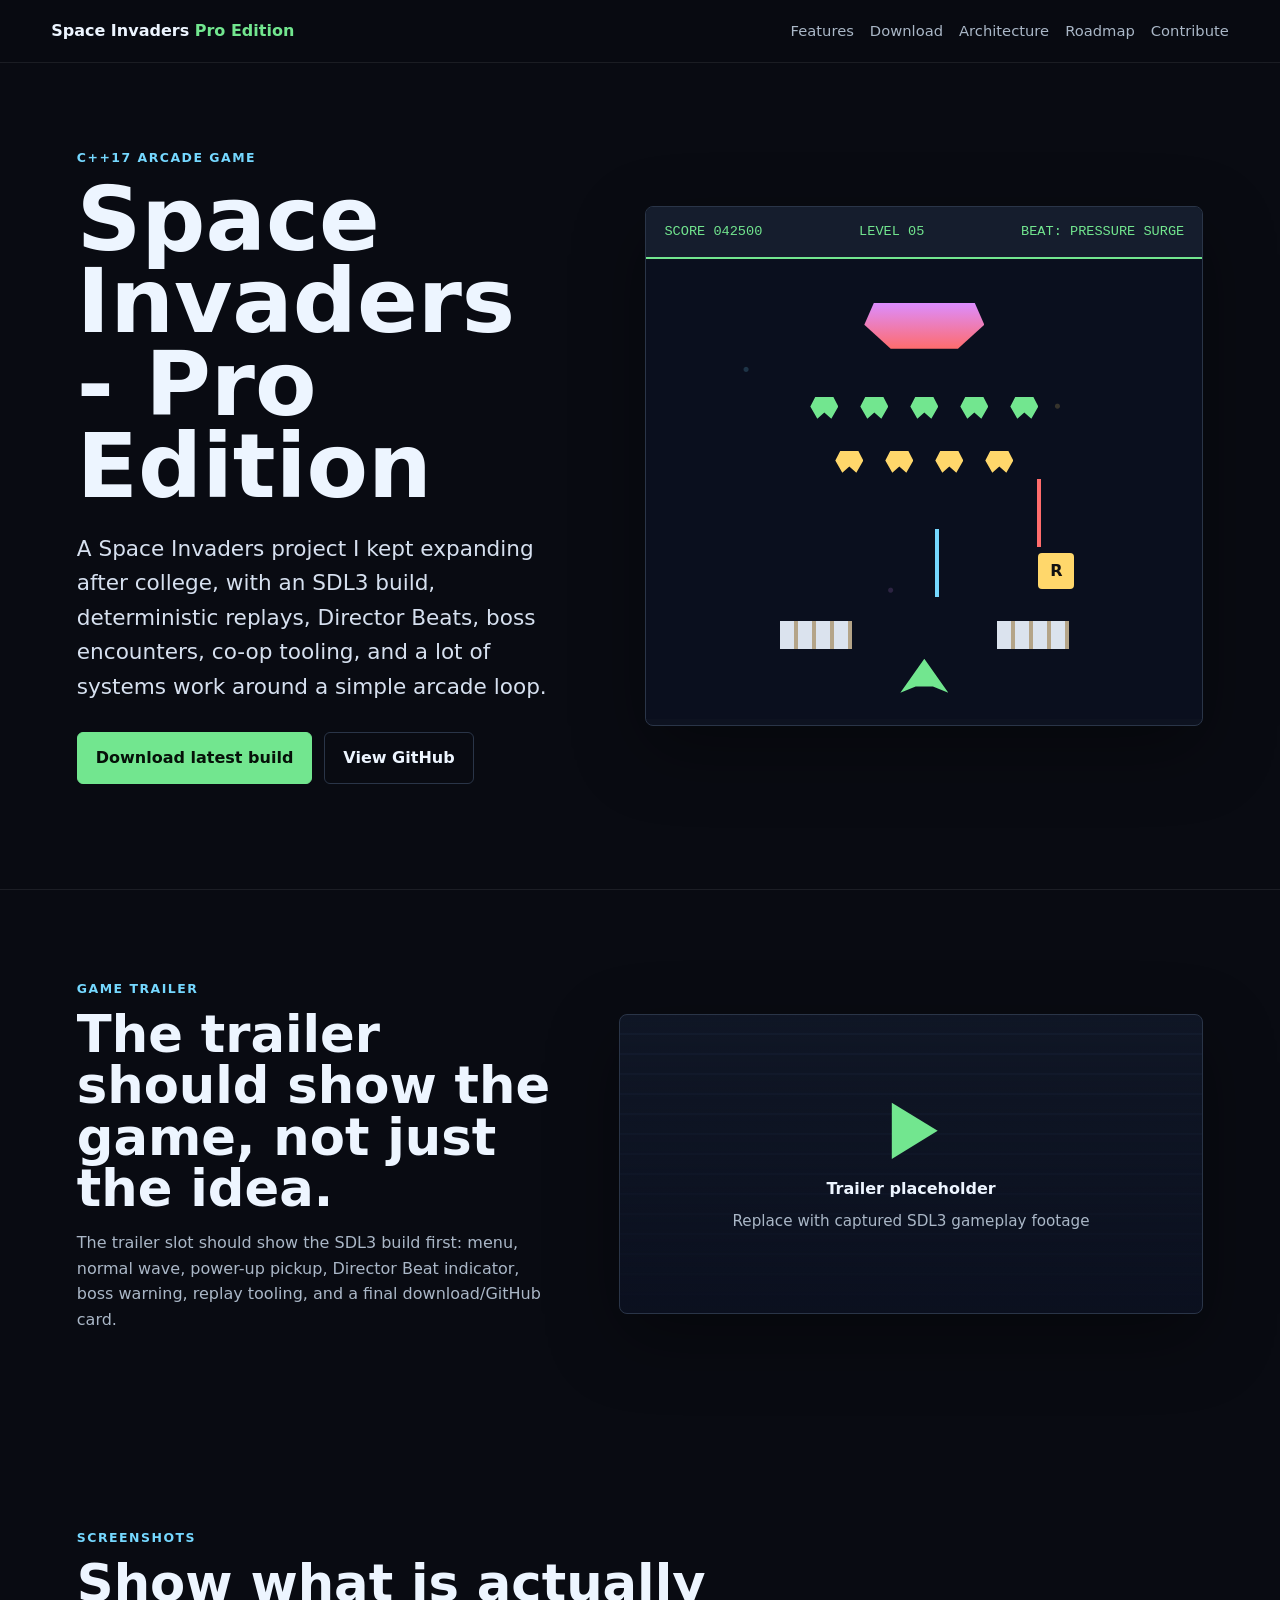
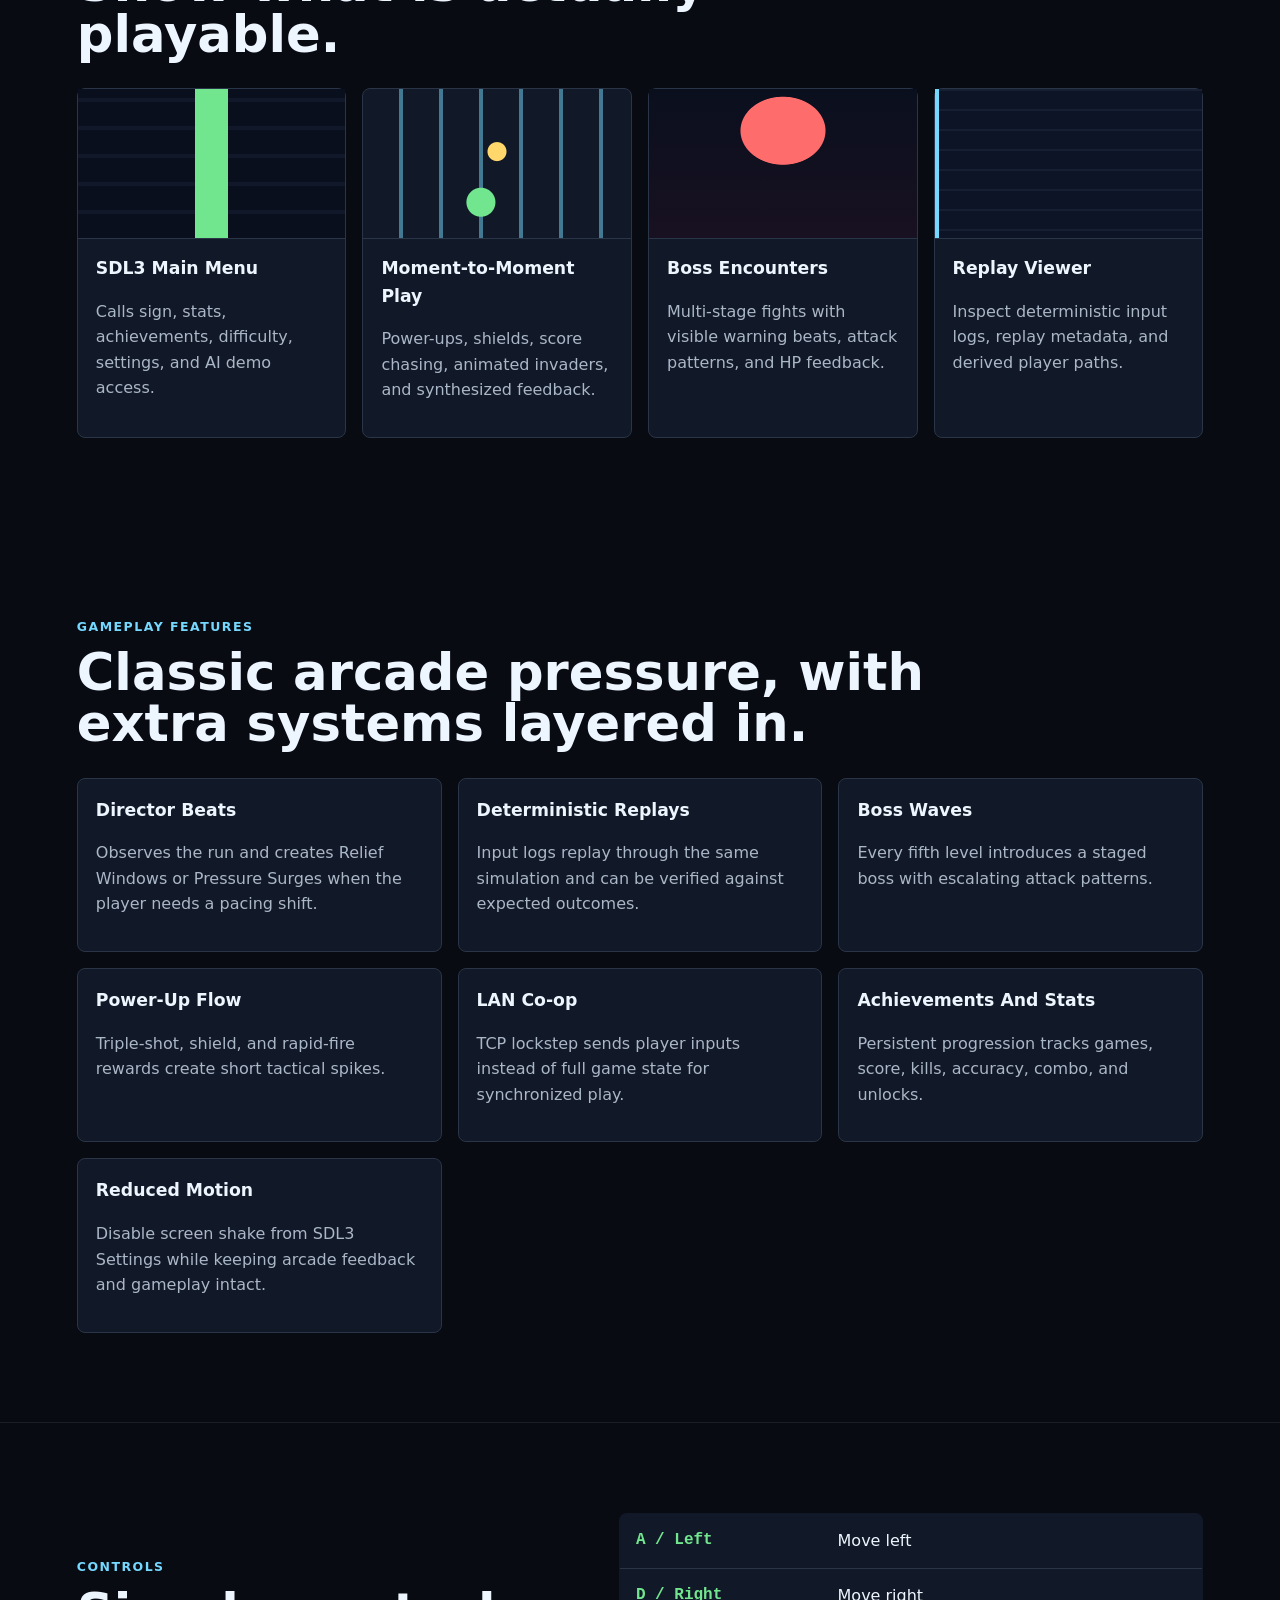
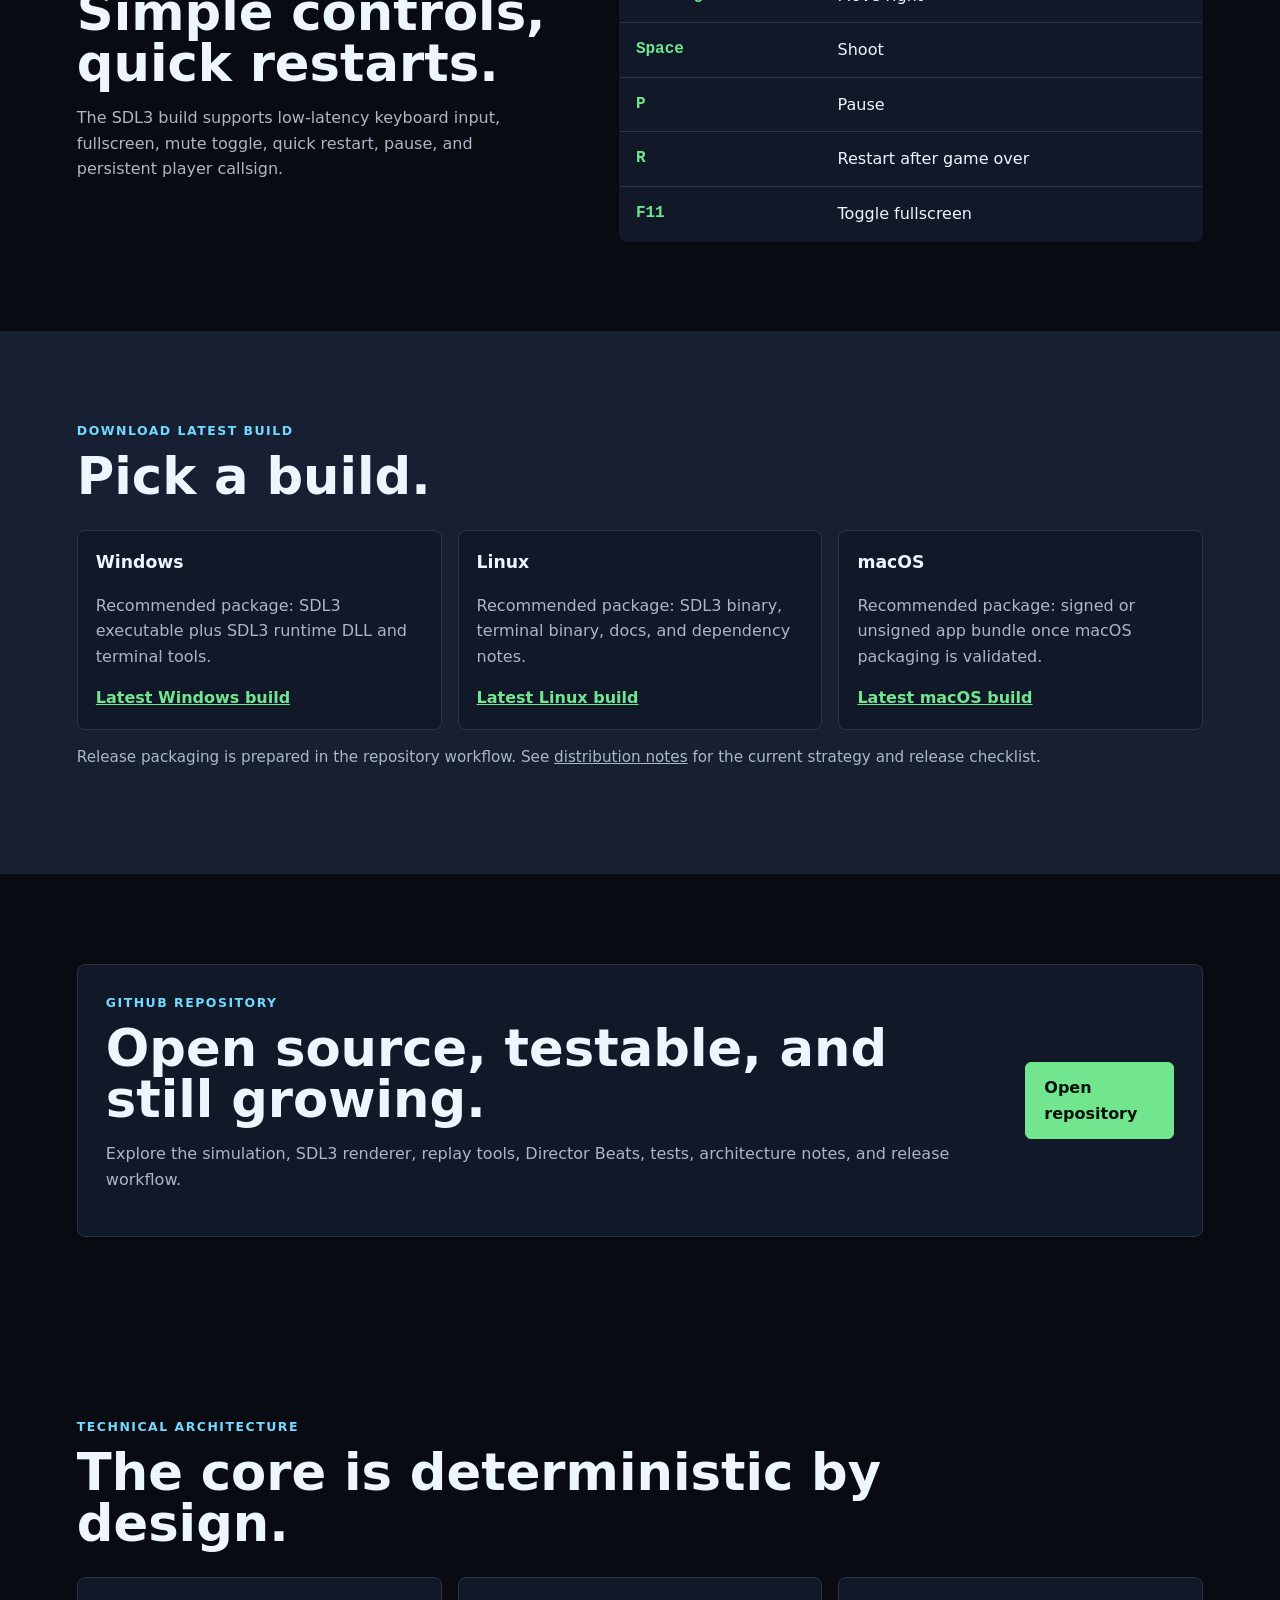
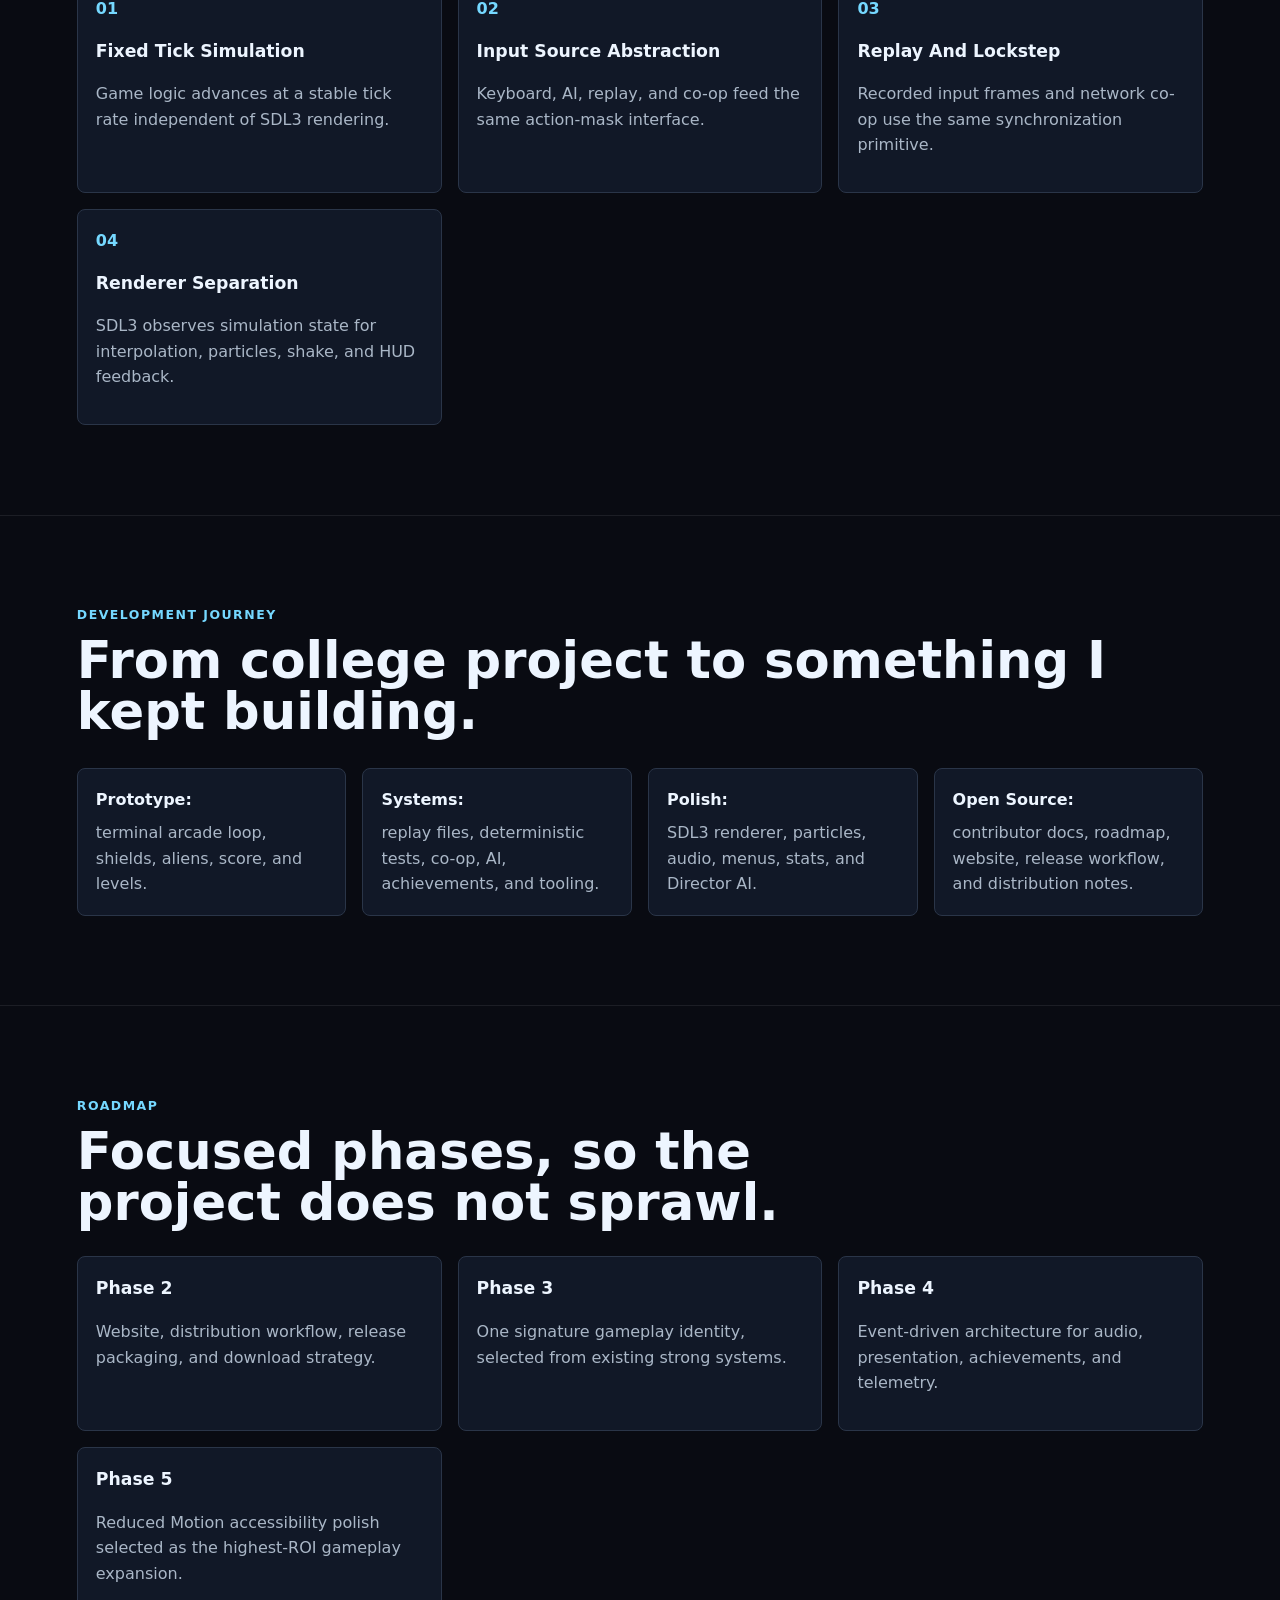
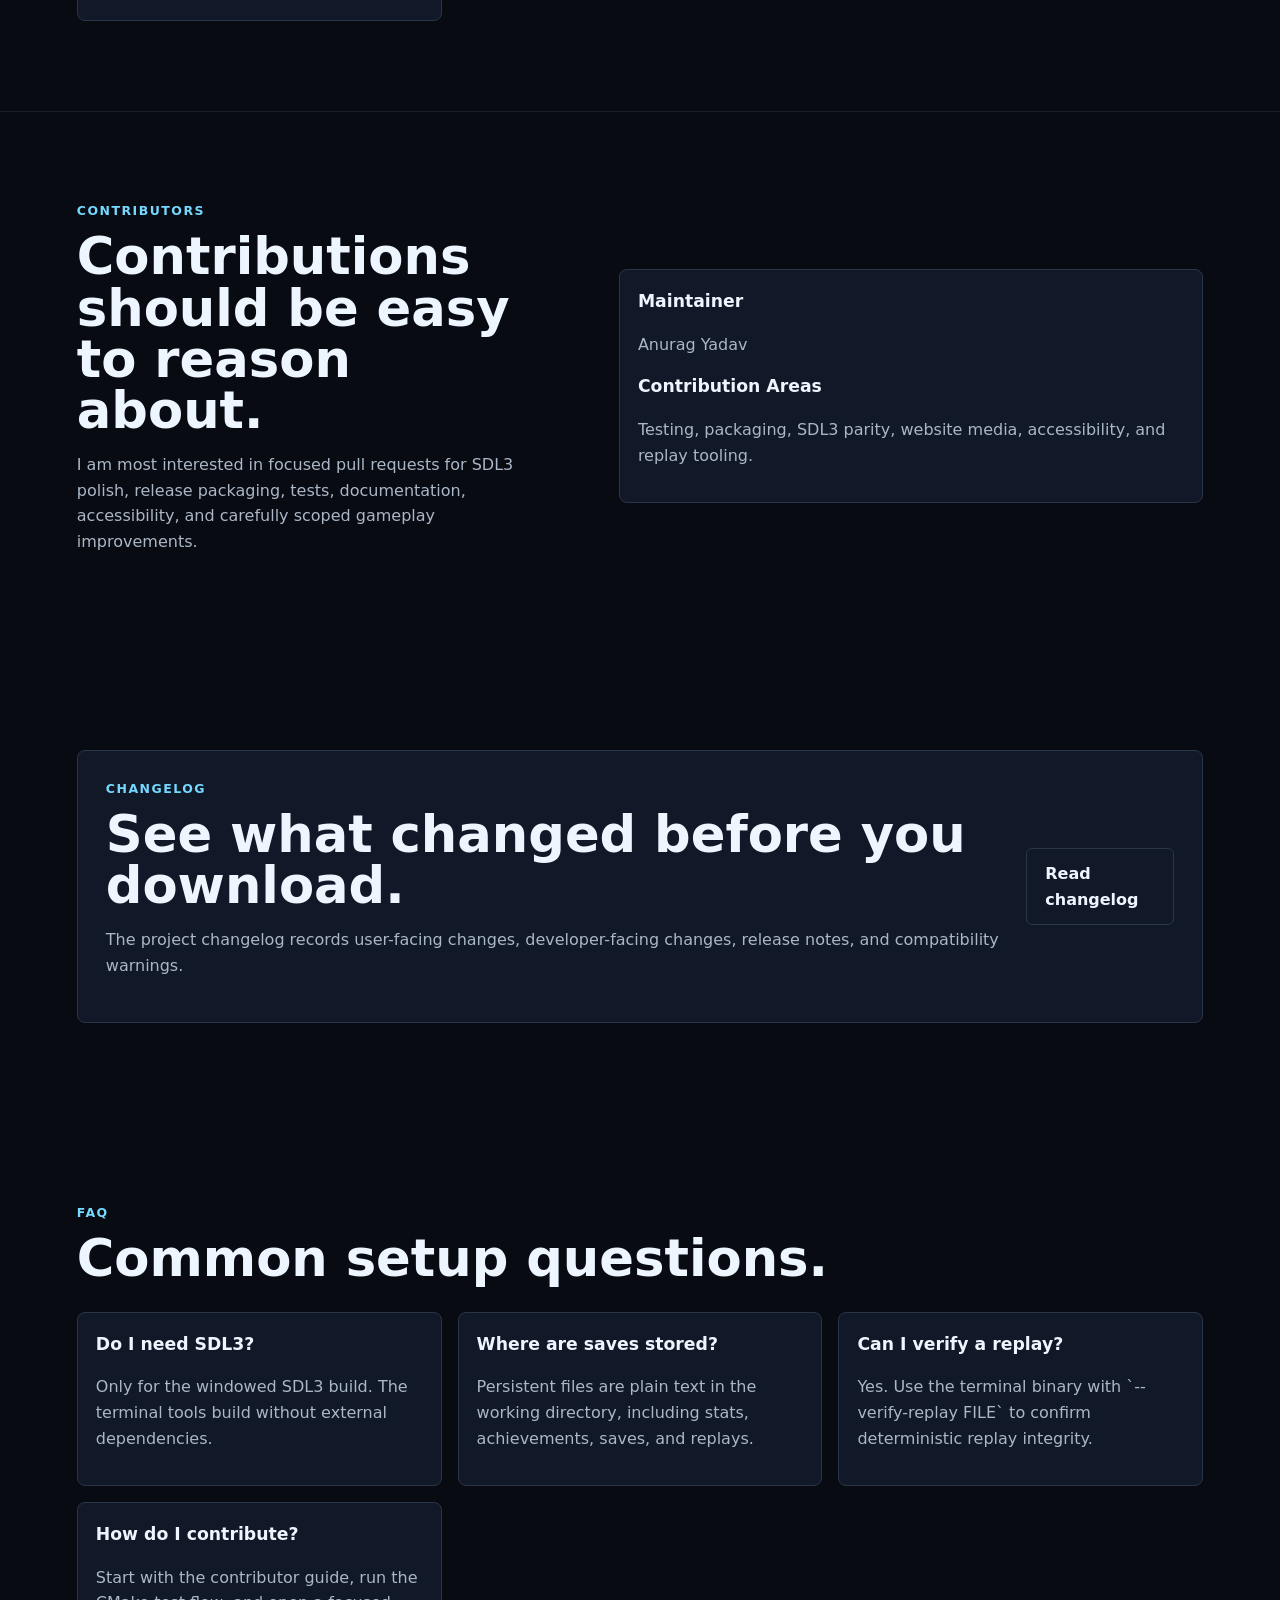
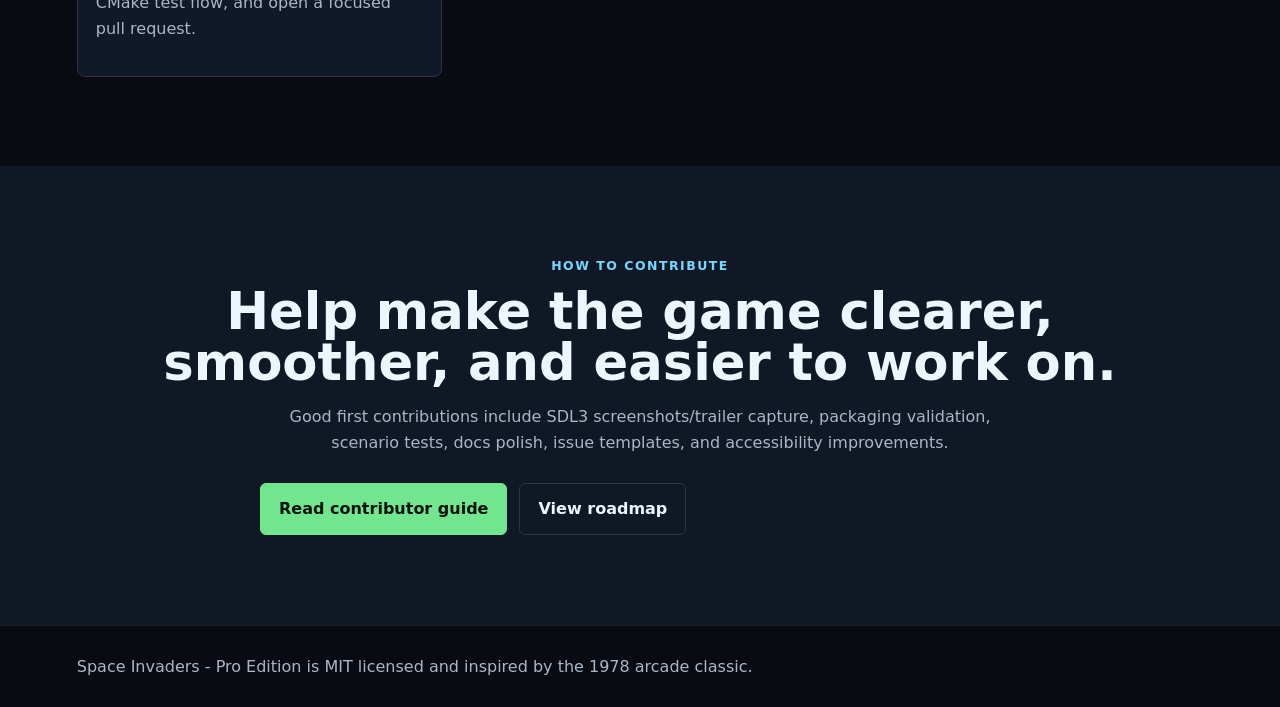
==== website/index.html @ e6c7f787 "Clean up project docs and release prep Rewrite README, architecture, SDL3 build, platform, contribut" ====
<!doctype html>
<html lang="en">
<head>
  <meta charset="utf-8">
  <meta name="viewport" content="width=device-width, initial-scale=1">
  <meta name="description" content="Space Invaders - Pro Edition, a C++17 arcade project with SDL3 rendering, deterministic replays, Director AI, bosses, and co-op tooling.">
  <title>Space Invaders - Pro Edition</title>
  <link rel="stylesheet" href="styles.css">
</head>
<body>
  <header class="site-header">
    <a class="brand" href="#hero">Space Invaders <span>Pro Edition</span></a>
    <nav aria-label="Primary navigation">
      <a href="#features">Features</a>
      <a href="#downloads">Download</a>
      <a href="#architecture">Architecture</a>
      <a href="#roadmap">Roadmap</a>
      <a href="#contribute">Contribute</a>
    </nav>
  </header>

  <main>
    <section class="hero" id="hero">
      <div class="hero-copy">
        <p class="eyebrow">C++17 arcade game</p>
        <h1>Space Invaders - Pro Edition</h1>
        <p class="lead">
          A Space Invaders project I kept expanding after college,
          with an SDL3 build, deterministic replays, Director Beats,
          boss encounters, co-op tooling, and a lot of systems work
          around a simple arcade loop.
        </p>
        <div class="hero-actions">
          <a class="button primary" href="#downloads">Download latest build</a>
          <a class="button secondary" href="https://github.com/anuragya1/si_pro-finalCut">View GitHub</a>
        </div>
      </div>
      <div class="game-visual" aria-label="Stylized gameplay scene">
        <div class="hud">
          <span>SCORE 042500</span>
          <span>LEVEL 05</span>
          <span>BEAT: PRESSURE SURGE</span>
        </div>
        <div class="playfield">
          <div class="boss"></div>
          <div class="aliens row-a"><span></span><span></span><span></span><span></span><span></span></div>
          <div class="aliens row-b"><span></span><span></span><span></span><span></span></div>
          <div class="shot player-shot"></div>
          <div class="shot alien-shot"></div>
          <div class="powerup">R</div>
          <div class="shield shield-a"></div>
          <div class="shield shield-b"></div>
          <div class="player"></div>
        </div>
      </div>
    </section>

    <section class="media-band" id="trailer">
      <div>
        <p class="eyebrow">Game Trailer</p>
        <h2>The trailer should show the game, not just the idea.</h2>
        <p>
          The trailer slot should show the SDL3 build first: menu, normal
          wave, power-up pickup, Director Beat indicator, boss warning,
          replay tooling, and a final download/GitHub card.
        </p>
      </div>
      <div class="trailer-frame">
        <div class="play-icon"></div>
        <p>Trailer placeholder</p>
        <span>Replace with captured SDL3 gameplay footage</span>
      </div>
    </section>

    <section class="section" id="screenshots">
      <div class="section-heading">
        <p class="eyebrow">Screenshots</p>
        <h2>Show what is actually playable.</h2>
      </div>
      <div class="screenshot-grid">
        <article class="shot-card">
          <div class="mini-scene menu-scene"></div>
          <h3>SDL3 Main Menu</h3>
          <p>Calls sign, stats, achievements, difficulty, settings, and AI demo access.</p>
        </article>
        <article class="shot-card">
          <div class="mini-scene gameplay-scene"></div>
          <h3>Moment-to-Moment Play</h3>
          <p>Power-ups, shields, score chasing, animated invaders, and synthesized feedback.</p>
        </article>
        <article class="shot-card">
          <div class="mini-scene boss-scene"></div>
          <h3>Boss Encounters</h3>
          <p>Multi-stage fights with visible warning beats, attack patterns, and HP feedback.</p>
        </article>
        <article class="shot-card">
          <div class="mini-scene replay-scene"></div>
          <h3>Replay Viewer</h3>
          <p>Inspect deterministic input logs, replay metadata, and derived player paths.</p>
        </article>
      </div>
    </section>

    <section class="section compact" id="features">
      <div class="section-heading">
        <p class="eyebrow">Gameplay Features</p>
        <h2>Classic arcade pressure, with extra systems layered in.</h2>
      </div>
      <div class="feature-grid">
        <article>
          <h3>Director Beats</h3>
          <p>Observes the run and creates Relief Windows or Pressure Surges when the player needs a pacing shift.</p>
        </article>
        <article>
          <h3>Deterministic Replays</h3>
          <p>Input logs replay through the same simulation and can be verified against expected outcomes.</p>
        </article>
        <article>
          <h3>Boss Waves</h3>
          <p>Every fifth level introduces a staged boss with escalating attack patterns.</p>
        </article>
        <article>
          <h3>Power-Up Flow</h3>
          <p>Triple-shot, shield, and rapid-fire rewards create short tactical spikes.</p>
        </article>
        <article>
          <h3>LAN Co-op</h3>
          <p>TCP lockstep sends player inputs instead of full game state for synchronized play.</p>
        </article>
        <article>
          <h3>Achievements And Stats</h3>
          <p>Persistent progression tracks games, score, kills, accuracy, combo, and unlocks.</p>
        </article>
        <article>
          <h3>Reduced Motion</h3>
          <p>Disable screen shake from SDL3 Settings while keeping arcade feedback and gameplay intact.</p>
        </article>
      </div>
    </section>

    <section class="split-section" id="controls">
      <div>
        <p class="eyebrow">Controls</p>
        <h2>Simple controls, quick restarts.</h2>
        <p>
          The SDL3 build supports low-latency keyboard input, fullscreen,
          mute toggle, quick restart, pause, and persistent player callsign.
        </p>
      </div>
      <table class="controls-table">
        <tbody>
          <tr><th>A / Left</th><td>Move left</td></tr>
          <tr><th>D / Right</th><td>Move right</td></tr>
          <tr><th>Space</th><td>Shoot</td></tr>
          <tr><th>P</th><td>Pause</td></tr>
          <tr><th>R</th><td>Restart after game over</td></tr>
          <tr><th>F11</th><td>Toggle fullscreen</td></tr>
        </tbody>
      </table>
    </section>

    <section class="download-section" id="downloads">
      <div class="section-heading">
        <p class="eyebrow">Download Latest Build</p>
        <h2>Pick a build.</h2>
      </div>
      <div class="download-grid">
        <article>
          <h3>Windows</h3>
          <p>Recommended package: SDL3 executable plus SDL3 runtime DLL and terminal tools.</p>
          <a href="https://github.com/anuragya1/si_pro-finalCut/releases/latest">Latest Windows build</a>
        </article>
        <article>
          <h3>Linux</h3>
          <p>Recommended package: SDL3 binary, terminal binary, docs, and dependency notes.</p>
          <a href="https://github.com/anuragya1/si_pro-finalCut/releases/latest">Latest Linux build</a>
        </article>
        <article>
          <h3>macOS</h3>
          <p>Recommended package: signed or unsigned app bundle once macOS packaging is validated.</p>
          <a href="https://github.com/anuragya1/si_pro-finalCut/releases/latest">Latest macOS build</a>
        </article>
      </div>
      <p class="note">
        Release packaging is prepared in the repository workflow. See
        <a href="../docs/DISTRIBUTION.md">distribution notes</a> for the
        current strategy and release checklist.
      </p>
    </section>

    <section class="section" id="github">
      <div class="github-panel">
        <div>
          <p class="eyebrow">GitHub Repository</p>
          <h2>Open source, testable, and still growing.</h2>
          <p>
            Explore the simulation, SDL3 renderer, replay tools, Director
          Beats, tests, architecture notes, and release workflow.
          </p>
        </div>
        <a class="button primary" href="https://github.com/anuragya1/si_pro-finalCut">Open repository</a>
      </div>
    </section>

    <section class="section compact" id="architecture">
      <div class="section-heading">
        <p class="eyebrow">Technical Architecture</p>
        <h2>The core is deterministic by design.</h2>
      </div>
      <div class="architecture-grid">
        <article>
          <span>01</span>
          <h3>Fixed Tick Simulation</h3>
          <p>Game logic advances at a stable tick rate independent of SDL3 rendering.</p>
        </article>
        <article>
          <span>02</span>
          <h3>Input Source Abstraction</h3>
          <p>Keyboard, AI, replay, and co-op feed the same action-mask interface.</p>
        </article>
        <article>
          <span>03</span>
          <h3>Replay And Lockstep</h3>
          <p>Recorded input frames and network co-op use the same synchronization primitive.</p>
        </article>
        <article>
          <span>04</span>
          <h3>Renderer Separation</h3>
          <p>SDL3 observes simulation state for interpolation, particles, shake, and HUD feedback.</p>
        </article>
      </div>
    </section>

    <section class="timeline" id="journey">
      <p class="eyebrow">Development Journey</p>
        <h2>From college project to something I kept building.</h2>
      <ol>
        <li><strong>Prototype:</strong> terminal arcade loop, shields, aliens, score, and levels.</li>
        <li><strong>Systems:</strong> replay files, deterministic tests, co-op, AI, achievements, and tooling.</li>
        <li><strong>Polish:</strong> SDL3 renderer, particles, audio, menus, stats, and Director AI.</li>
        <li><strong>Open Source:</strong> contributor docs, roadmap, website, release workflow, and distribution notes.</li>
      </ol>
    </section>

    <section class="section compact" id="roadmap">
      <div class="section-heading">
        <p class="eyebrow">Roadmap</p>
        <h2>Focused phases, so the project does not sprawl.</h2>
      </div>
      <div class="roadmap-grid">
        <article><h3>Phase 2</h3><p>Website, distribution workflow, release packaging, and download strategy.</p></article>
        <article><h3>Phase 3</h3><p>One signature gameplay identity, selected from existing strong systems.</p></article>
        <article><h3>Phase 4</h3><p>Event-driven architecture for audio, presentation, achievements, and telemetry.</p></article>
        <article><h3>Phase 5</h3><p>Reduced Motion accessibility polish selected as the highest-ROI gameplay expansion.</p></article>
      </div>
    </section>

    <section class="split-section" id="contributors">
      <div>
        <p class="eyebrow">Contributors</p>
        <h2>Contributions should be easy to reason about.</h2>
        <p>
          I am most interested in focused pull requests for SDL3 polish,
          release packaging, tests, documentation, accessibility, and
          carefully scoped gameplay improvements.
        </p>
      </div>
      <div class="contributor-card">
        <h3>Maintainer</h3>
        <p>Anurag Yadav</p>
        <h3>Contribution Areas</h3>
        <p>Testing, packaging, SDL3 parity, website media, accessibility, and replay tooling.</p>
      </div>
    </section>

    <section class="section" id="changelog">
      <div class="github-panel">
        <div>
          <p class="eyebrow">Changelog</p>
          <h2>See what changed before you download.</h2>
          <p>
            The project changelog records user-facing changes,
            developer-facing changes, release notes, and compatibility
            warnings.
          </p>
        </div>
        <a class="button secondary" href="../CHANGELOG.md">Read changelog</a>
      </div>
    </section>

    <section class="section compact" id="faq">
      <div class="section-heading">
        <p class="eyebrow">FAQ</p>
        <h2>Common setup questions.</h2>
      </div>
      <div class="faq-grid">
        <article>
          <h3>Do I need SDL3?</h3>
          <p>Only for the windowed SDL3 build. The terminal tools build without external dependencies.</p>
        </article>
        <article>
          <h3>Where are saves stored?</h3>
          <p>Persistent files are plain text in the working directory, including stats, achievements, saves, and replays.</p>
        </article>
        <article>
          <h3>Can I verify a replay?</h3>
          <p>Yes. Use the terminal binary with `--verify-replay FILE` to confirm deterministic replay integrity.</p>
        </article>
        <article>
          <h3>How do I contribute?</h3>
          <p>Start with the contributor guide, run the CMake test flow, and open a focused pull request.</p>
        </article>
      </div>
    </section>

    <section class="contribute-section" id="contribute">
      <p class="eyebrow">How To Contribute</p>
      <h2>Help make the game clearer, smoother, and easier to work on.</h2>
      <p>
        Good first contributions include SDL3 screenshots/trailer capture,
        packaging validation, scenario tests, docs polish, issue templates,
        and accessibility improvements.
      </p>
      <div class="hero-actions">
        <a class="button primary" href="../CONTRIBUTING.md">Read contributor guide</a>
        <a class="button secondary" href="../ROADMAP.md">View roadmap</a>
      </div>
    </section>
  </main>

  <footer class="site-footer">
    <p>Space Invaders - Pro Edition is MIT licensed and inspired by the 1978 arcade classic.</p>
  </footer>
</body>
</html>
---- website/styles.css ----
:root {
  color-scheme: dark;
  --bg: #090b12;
  --panel: #111827;
  --panel-2: #172033;
  --text: #edf5ff;
  --muted: #aab7c7;
  --line: #2a3548;
  --green: #72e68f;
  --cyan: #75d8ff;
  --yellow: #ffd76b;
  --red: #ff6c6c;
  --magenta: #dc8dff;
  --shadow: 0 24px 70px rgba(0, 0, 0, 0.35);
}

* {
  box-sizing: border-box;
}

html {
  scroll-behavior: smooth;
}

body {
  margin: 0;
  background: var(--bg);
  color: var(--text);
  font-family: Inter, ui-sans-serif, system-ui, -apple-system, BlinkMacSystemFont, "Segoe UI", sans-serif;
  line-height: 1.6;
}

a {
  color: inherit;
}

.site-header {
  position: sticky;
  top: 0;
  z-index: 20;
  display: flex;
  align-items: center;
  justify-content: space-between;
  gap: 24px;
  padding: 18px clamp(20px, 4vw, 64px);
  background: rgba(9, 11, 18, 0.88);
  border-bottom: 1px solid rgba(255, 255, 255, 0.08);
  backdrop-filter: blur(16px);
}

.brand {
  text-decoration: none;
  font-weight: 800;
  letter-spacing: 0;
}

.brand span {
  color: var(--green);
}

nav {
  display: flex;
  flex-wrap: wrap;
  gap: 16px;
  color: var(--muted);
  font-size: 0.92rem;
}

nav a {
  text-decoration: none;
}

nav a:hover {
  color: var(--text);
}

.hero {
  display: grid;
  grid-template-columns: minmax(0, 0.95fr) minmax(360px, 1.05fr);
  gap: clamp(28px, 5vw, 72px);
  min-height: calc(100vh - 74px);
  align-items: center;
  padding: clamp(40px, 6vw, 90px) clamp(20px, 6vw, 84px) clamp(56px, 8vw, 96px);
}

.hero-copy {
  max-width: 700px;
  width: 100%;
}

.eyebrow {
  margin: 0 0 10px;
  color: var(--cyan);
  font-size: 0.78rem;
  font-weight: 800;
  letter-spacing: 0.12em;
  text-transform: uppercase;
}

h1,
h2,
h3,
p {
  letter-spacing: 0;
}

h1 {
  max-width: 820px;
  margin: 0;
  font-size: clamp(3rem, 7vw, 6.8rem);
  line-height: 0.92;
}

h2 {
  margin: 0;
  font-size: clamp(2rem, 4vw, 4rem);
  line-height: 1;
}

h3 {
  margin: 0 0 8px;
  font-size: 1.08rem;
}

p {
  color: var(--muted);
}

.lead {
  max-width: 620px;
  margin: 24px 0 0;
  font-size: clamp(1.08rem, 1.7vw, 1.35rem);
  color: #d6e0ef;
}

.hero-actions {
  display: flex;
  flex-wrap: wrap;
  gap: 12px;
  margin-top: 28px;
}

.button {
  display: inline-flex;
  min-height: 46px;
  align-items: center;
  justify-content: center;
  padding: 12px 18px;
  border: 1px solid var(--line);
  border-radius: 6px;
  text-decoration: none;
  font-weight: 800;
  transition: transform 0.18s ease, background-color 0.18s ease;
}

.button:hover {
  transform: translateY(-1px);
}

.button.primary {
  background: var(--green);
  color: #061109;
  border-color: var(--green);
}

.button.secondary {
  background: transparent;
  color: var(--text);
}

.game-visual {
  min-height: 520px;
  overflow: hidden;
  border: 1px solid var(--line);
  border-radius: 8px;
  background: #0d1220;
  box-shadow: var(--shadow);
  width: 100%;
  max-width: 100%;
}

.hud {
  display: flex;
  justify-content: space-between;
  gap: 16px;
  flex-wrap: wrap;
  padding: 14px 18px;
  color: var(--green);
  background: #151d2d;
  border-bottom: 2px solid var(--green);
  font-family: "Cascadia Mono", "Consolas", monospace;
  font-size: 0.85rem;
}

.playfield {
  position: relative;
  min-height: 460px;
  background:
    radial-gradient(circle at 18% 24%, rgba(117, 216, 255, 0.18) 0 2px, transparent 3px),
    radial-gradient(circle at 74% 32%, rgba(255, 215, 107, 0.18) 0 2px, transparent 3px),
    radial-gradient(circle at 44% 72%, rgba(220, 141, 255, 0.16) 0 2px, transparent 3px),
    #0a0f1e;
}

.boss {
  position: absolute;
  top: 44px;
  left: 50%;
  width: 120px;
  height: 46px;
  transform: translateX(-50%);
  background: linear-gradient(180deg, var(--magenta), var(--red));
  clip-path: polygon(8% 0, 92% 0, 100% 48%, 78% 100%, 22% 100%, 0 48%);
}

.aliens {
  position: absolute;
  display: flex;
  gap: 22px;
  left: 50%;
  transform: translateX(-50%);
}

.aliens span {
  width: 28px;
  height: 22px;
  background: var(--green);
  clip-path: polygon(18% 0, 82% 0, 100% 44%, 75% 100%, 50% 72%, 25% 100%, 0 44%);
}

.row-a {
  top: 138px;
}

.row-b {
  top: 192px;
}

.row-b span {
  background: var(--yellow);
}

.shot {
  position: absolute;
  width: 4px;
  height: 68px;
}

.player-shot {
  left: 52%;
  bottom: 122px;
  background: var(--cyan);
}

.alien-shot {
  right: 29%;
  top: 220px;
  background: var(--red);
}

.powerup {
  position: absolute;
  right: 23%;
  bottom: 130px;
  width: 36px;
  height: 36px;
  display: grid;
  place-items: center;
  color: #111;
  background: var(--yellow);
  border-radius: 4px;
  font-weight: 900;
}

.shield {
  position: absolute;
  bottom: 70px;
  width: 72px;
  height: 28px;
  background: repeating-linear-gradient(90deg, #dbe3ee 0 14px, #b4a488 14px 18px);
}

.shield-a {
  left: 24%;
}

.shield-b {
  right: 24%;
}

.player {
  position: absolute;
  left: 50%;
  bottom: 26px;
  width: 48px;
  height: 34px;
  transform: translateX(-50%);
  background: var(--green);
  clip-path: polygon(50% 0, 100% 100%, 68% 82%, 32% 82%, 0 100%);
}

.section,
.media-band,
.split-section,
.download-section,
.timeline,
.contribute-section {
  padding: clamp(56px, 7vw, 96px) clamp(20px, 6vw, 84px);
}

.media-band,
.split-section {
  display: grid;
  grid-template-columns: minmax(0, 0.9fr) minmax(320px, 1.1fr);
  gap: clamp(28px, 5vw, 64px);
  align-items: center;
  border-top: 1px solid rgba(255, 255, 255, 0.08);
}

.trailer-frame {
  min-height: 300px;
  display: grid;
  place-items: center;
  align-content: center;
  gap: 8px;
  border: 1px solid var(--line);
  border-radius: 8px;
  background:
    linear-gradient(rgba(10, 15, 30, 0.2), rgba(10, 15, 30, 0.9)),
    repeating-linear-gradient(0deg, #111827 0 18px, #151e31 18px 20px);
  box-shadow: var(--shadow);
}

.play-icon {
  width: 74px;
  height: 74px;
  background: var(--green);
  clip-path: polygon(24% 12%, 24% 88%, 86% 50%);
}

.trailer-frame p {
  margin: 0;
  color: var(--text);
  font-weight: 900;
}

.trailer-frame span,
.note {
  color: var(--muted);
  font-size: 0.95rem;
}

.section-heading {
  max-width: 850px;
  margin-bottom: 28px;
}

.screenshot-grid,
.feature-grid,
.download-grid,
.architecture-grid,
.roadmap-grid,
.faq-grid {
  display: grid;
  gap: 16px;
}

.screenshot-grid {
  grid-template-columns: repeat(4, minmax(0, 1fr));
}

.feature-grid,
.architecture-grid,
.roadmap-grid,
.faq-grid {
  grid-template-columns: repeat(3, minmax(0, 1fr));
}

.download-grid {
  grid-template-columns: repeat(3, minmax(0, 1fr));
}

.shot-card,
.feature-grid article,
.download-grid article,
.architecture-grid article,
.roadmap-grid article,
.faq-grid article,
.contributor-card,
.github-panel {
  border: 1px solid var(--line);
  border-radius: 8px;
  background: var(--panel);
}

.shot-card,
.feature-grid article,
.download-grid article,
.architecture-grid article,
.roadmap-grid article,
.faq-grid article,
.contributor-card {
  padding: 18px;
}

.mini-scene {
  height: 150px;
  margin: -18px -18px 16px;
  border-bottom: 1px solid var(--line);
  background: #0a0f1e;
}

.menu-scene {
  background:
    linear-gradient(90deg, transparent 44%, var(--green) 44% 56%, transparent 56%),
    repeating-linear-gradient(0deg, #0a0f1e 0 24px, #10182a 24px 28px);
}

.gameplay-scene {
  background:
    radial-gradient(circle at 44% 76%, var(--green) 0 14px, transparent 15px),
    radial-gradient(circle at 50% 42%, var(--yellow) 0 9px, transparent 10px),
    repeating-linear-gradient(90deg, transparent 0 36px, rgba(117, 216, 255, 0.5) 36px 40px);
}

.boss-scene {
  background:
    radial-gradient(ellipse at 50% 28%, var(--red) 0 42px, transparent 43px),
    linear-gradient(180deg, #0a0f1e, #181121);
}

.replay-scene {
  background:
    linear-gradient(90deg, var(--cyan) 0 4px, transparent 4px 100%),
    repeating-linear-gradient(0deg, #0d1425 0 18px, #172033 18px 20px);
  background-size: 100% 100%, 100% 20px;
}

.controls-table {
  width: 100%;
  border-collapse: collapse;
  overflow: hidden;
  border: 1px solid var(--line);
  border-radius: 8px;
  background: var(--panel);
}

.controls-table th,
.controls-table td {
  padding: 14px 16px;
  border-bottom: 1px solid var(--line);
  text-align: left;
}

.controls-table th {
  color: var(--green);
  font-family: "Cascadia Mono", "Consolas", monospace;
}

.download-section {
  background: var(--panel-2);
}

.download-grid a {
  color: var(--green);
  font-weight: 800;
}

.github-panel {
  display: flex;
  align-items: center;
  justify-content: space-between;
  gap: 24px;
  padding: 28px;
}

.architecture-grid span {
  display: inline-block;
  margin-bottom: 16px;
  color: var(--cyan);
  font-weight: 900;
}

.timeline {
  border-top: 1px solid rgba(255, 255, 255, 0.08);
  border-bottom: 1px solid rgba(255, 255, 255, 0.08);
}

.timeline ol {
  display: grid;
  grid-template-columns: repeat(4, minmax(0, 1fr));
  gap: 16px;
  padding: 0;
  margin: 30px 0 0;
  list-style: none;
}

.timeline li {
  padding: 18px;
  border: 1px solid var(--line);
  border-radius: 8px;
  background: var(--panel);
  color: var(--muted);
}

.timeline strong {
  display: block;
  margin-bottom: 8px;
  color: var(--text);
}

.contribute-section {
  text-align: center;
  background: #101725;
}

.contribute-section p,
.contribute-section .hero-actions {
  max-width: 760px;
  margin-left: auto;
  margin-right: auto;
}

.site-footer {
  padding: 28px clamp(20px, 6vw, 84px);
  border-top: 1px solid rgba(255, 255, 255, 0.08);
}

.site-footer p {
  margin: 0;
}

@media (max-width: 1100px) {
  .hero {
    grid-template-columns: 1fr;
    min-height: auto;
  }

  .hero-copy {
    margin-bottom: 32px;
  }

  .game-visual {
    min-height: 460px;
  }

  .playfield {
    min-height: 340px;
  }

  .screenshot-grid,
  .feature-grid,
  .download-grid,
  .architecture-grid,
  .roadmap-grid,
  .faq-grid,
  .timeline ol {
    grid-template-columns: repeat(2, minmax(0, 1fr));
  }
}

@media (max-width: 980px) {
  .site-header {
    position: static;
    align-items: flex-start;
    flex-direction: column;
  }

  nav {
    width: 100%;
    justify-content: center;
  }

  nav a {
    flex: 1 1 120px;
    text-align: center;
  }

  .hero {
    padding: clamp(32px, 6vw, 68px) clamp(16px, 4vw, 48px);
  }

  .hero-copy {
    max-width: 100%;
  }

  .hero-actions {
    width: 100%;
  }

  .game-visual {
    min-height: 420px;
  }

  .playfield {
    min-height: 320px;
  }

  .screenshot-grid,
  .feature-grid,
  .download-grid,
  .architecture-grid,
  .roadmap-grid,
  .faq-grid,
  .timeline ol {
    grid-template-columns: repeat(2, minmax(0, 1fr));
  }
}

@media (max-width: 720px) {
  .site-header {
    gap: 12px;
    padding: 16px 18px;
  }

  nav {
    gap: 8px;
    font-size: 0.82rem;
  }

  .hero {
    padding: 28px 16px 40px;
  }

  .hero-actions {
    flex-direction: column;
    gap: 10px;
  }

  .hud {
    flex-direction: column;
    align-items: flex-start;
  }

  .trailer-frame {
    min-height: 260px;
  }

  .controls-table th,
  .controls-table td {
    padding: 12px 14px;
  }

  .timeline ol {
    gap: 12px;
  }
}

@media (max-width: 520px) {
  .hero {
    padding: 22px 14px 32px;
  }

  h1 {
    font-size: clamp(2.3rem, 9vw, 3.4rem);
  }

  .lead {
    font-size: 1rem;
  }

  .game-visual {
    min-height: 340px;
  }

  .playfield {
    min-height: 280px;
  }

  .github-panel {
    padding: 20px;
  }

  .button {
    width: 100%;
  }

  .download-grid,
  .architecture-grid,
  .roadmap-grid,
  .feature-grid,
  .screenshot-grid,
  .faq-grid,
  .timeline ol {
    grid-template-columns: 1fr;
  }
}
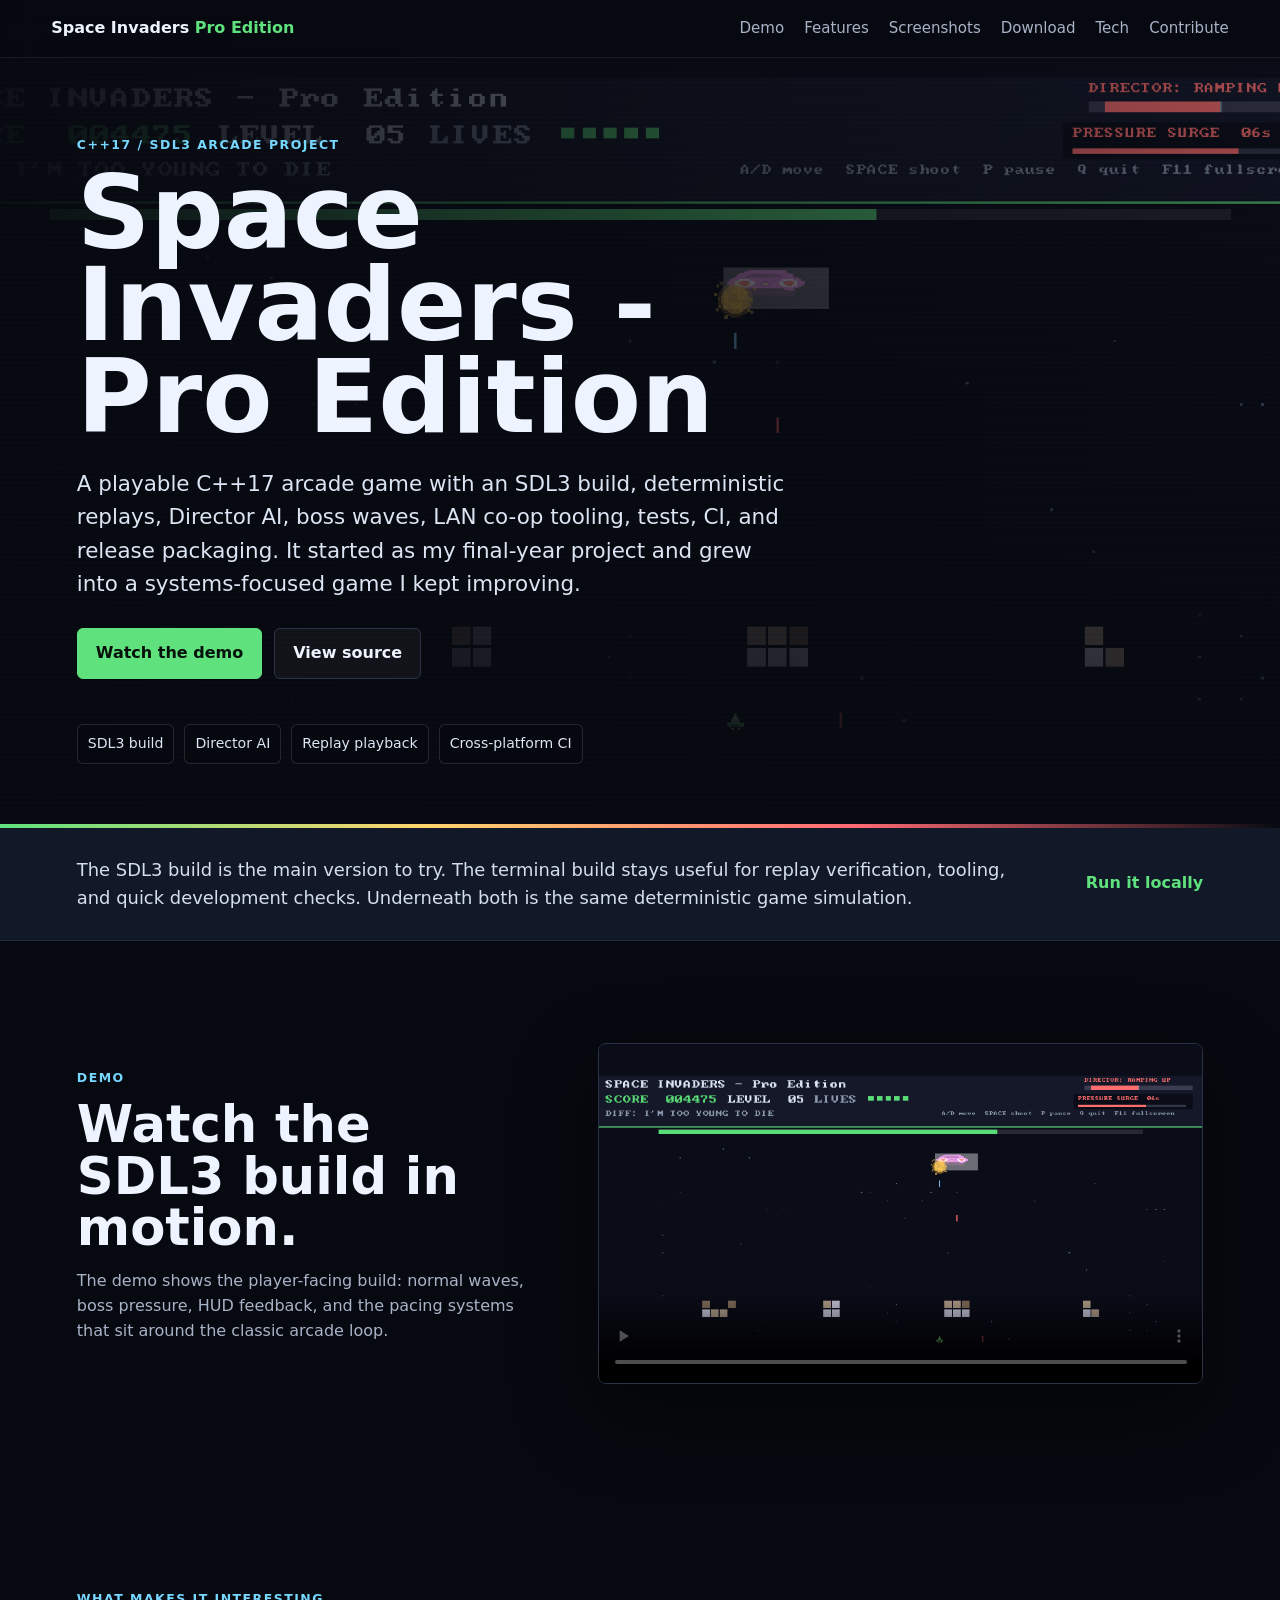
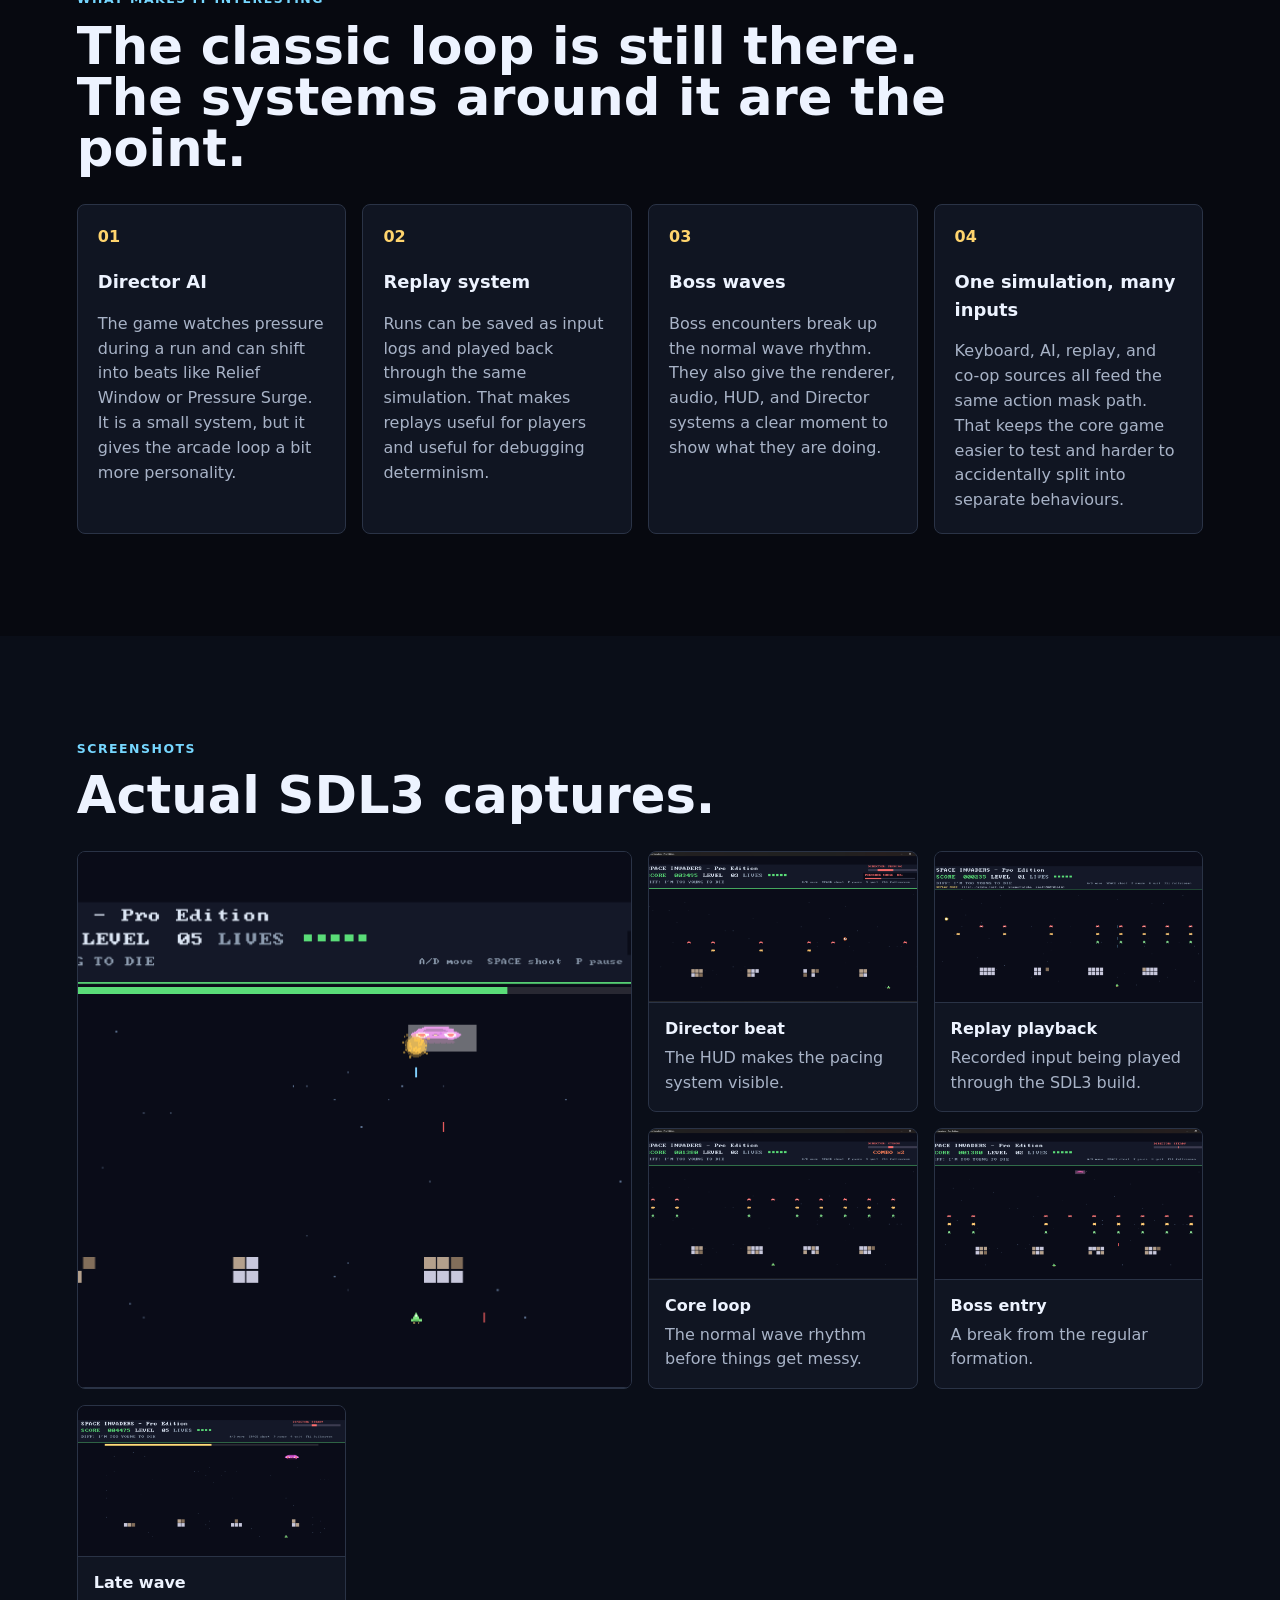
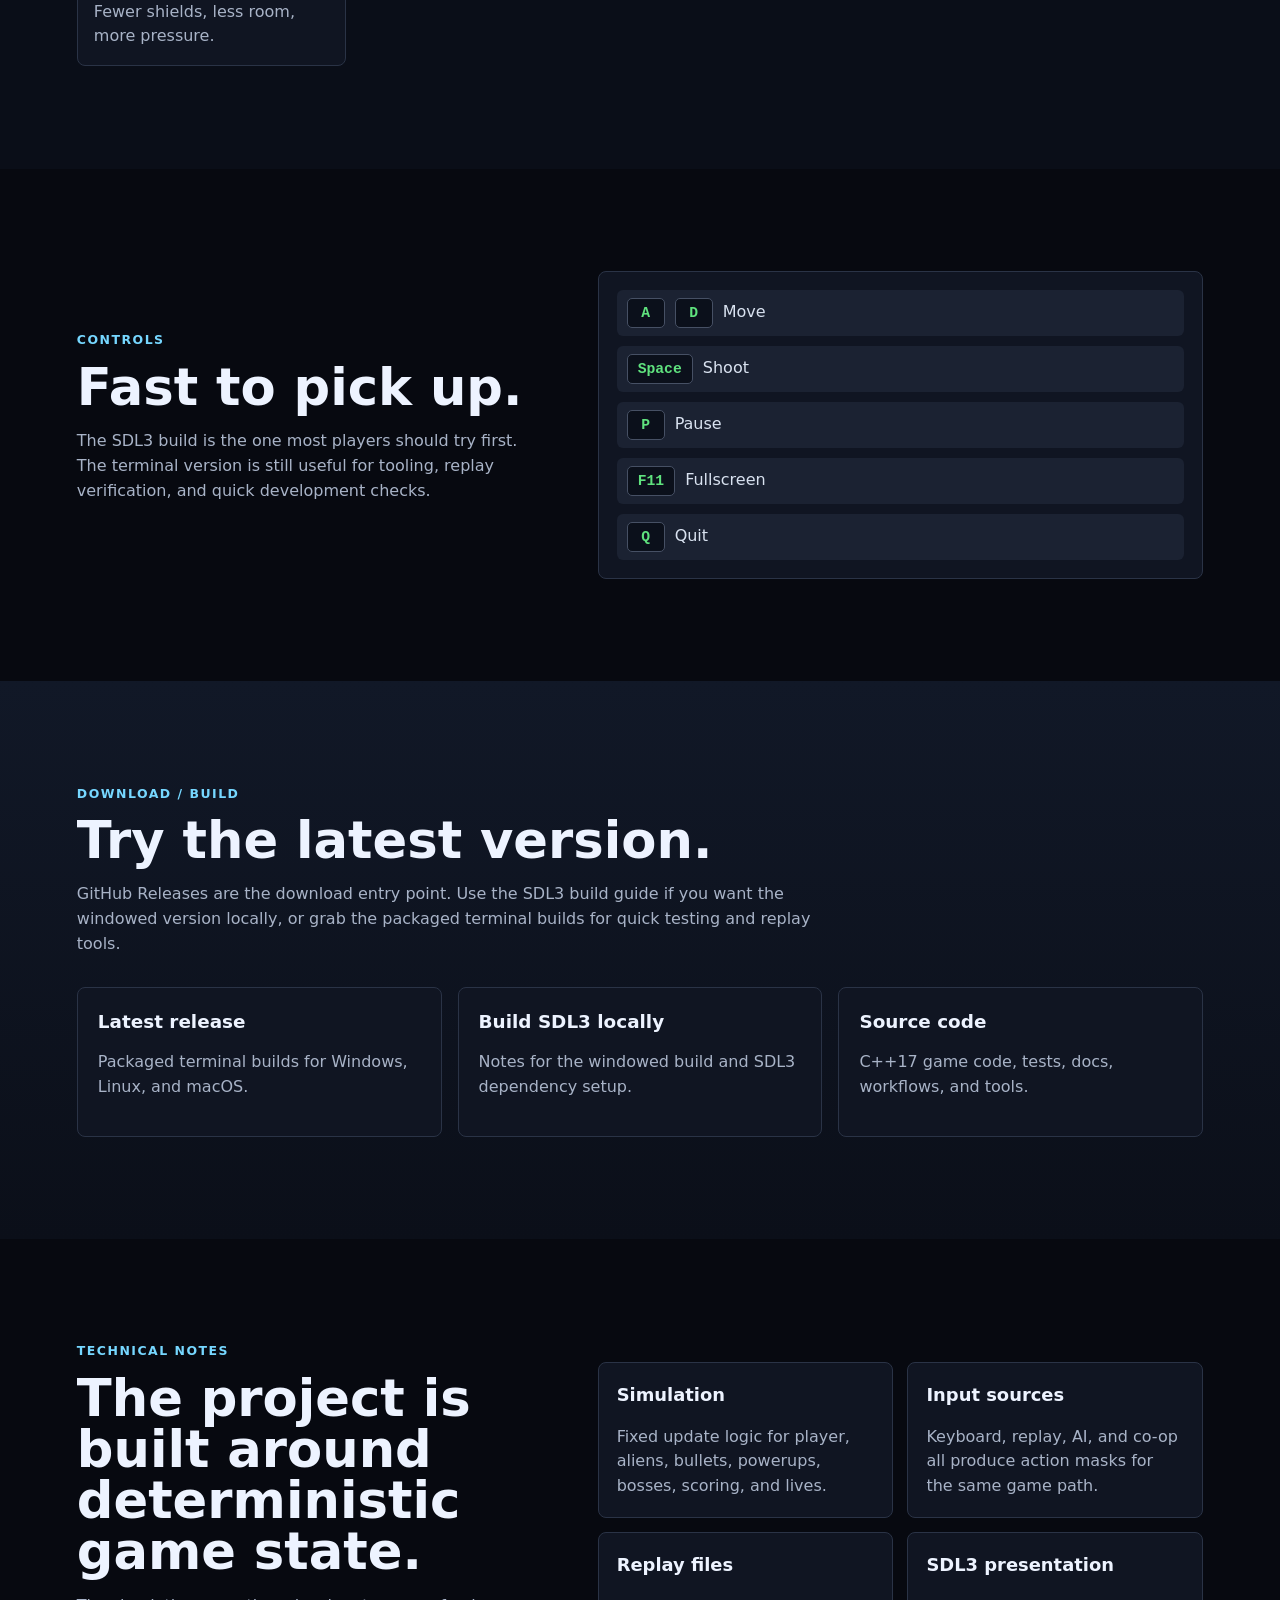
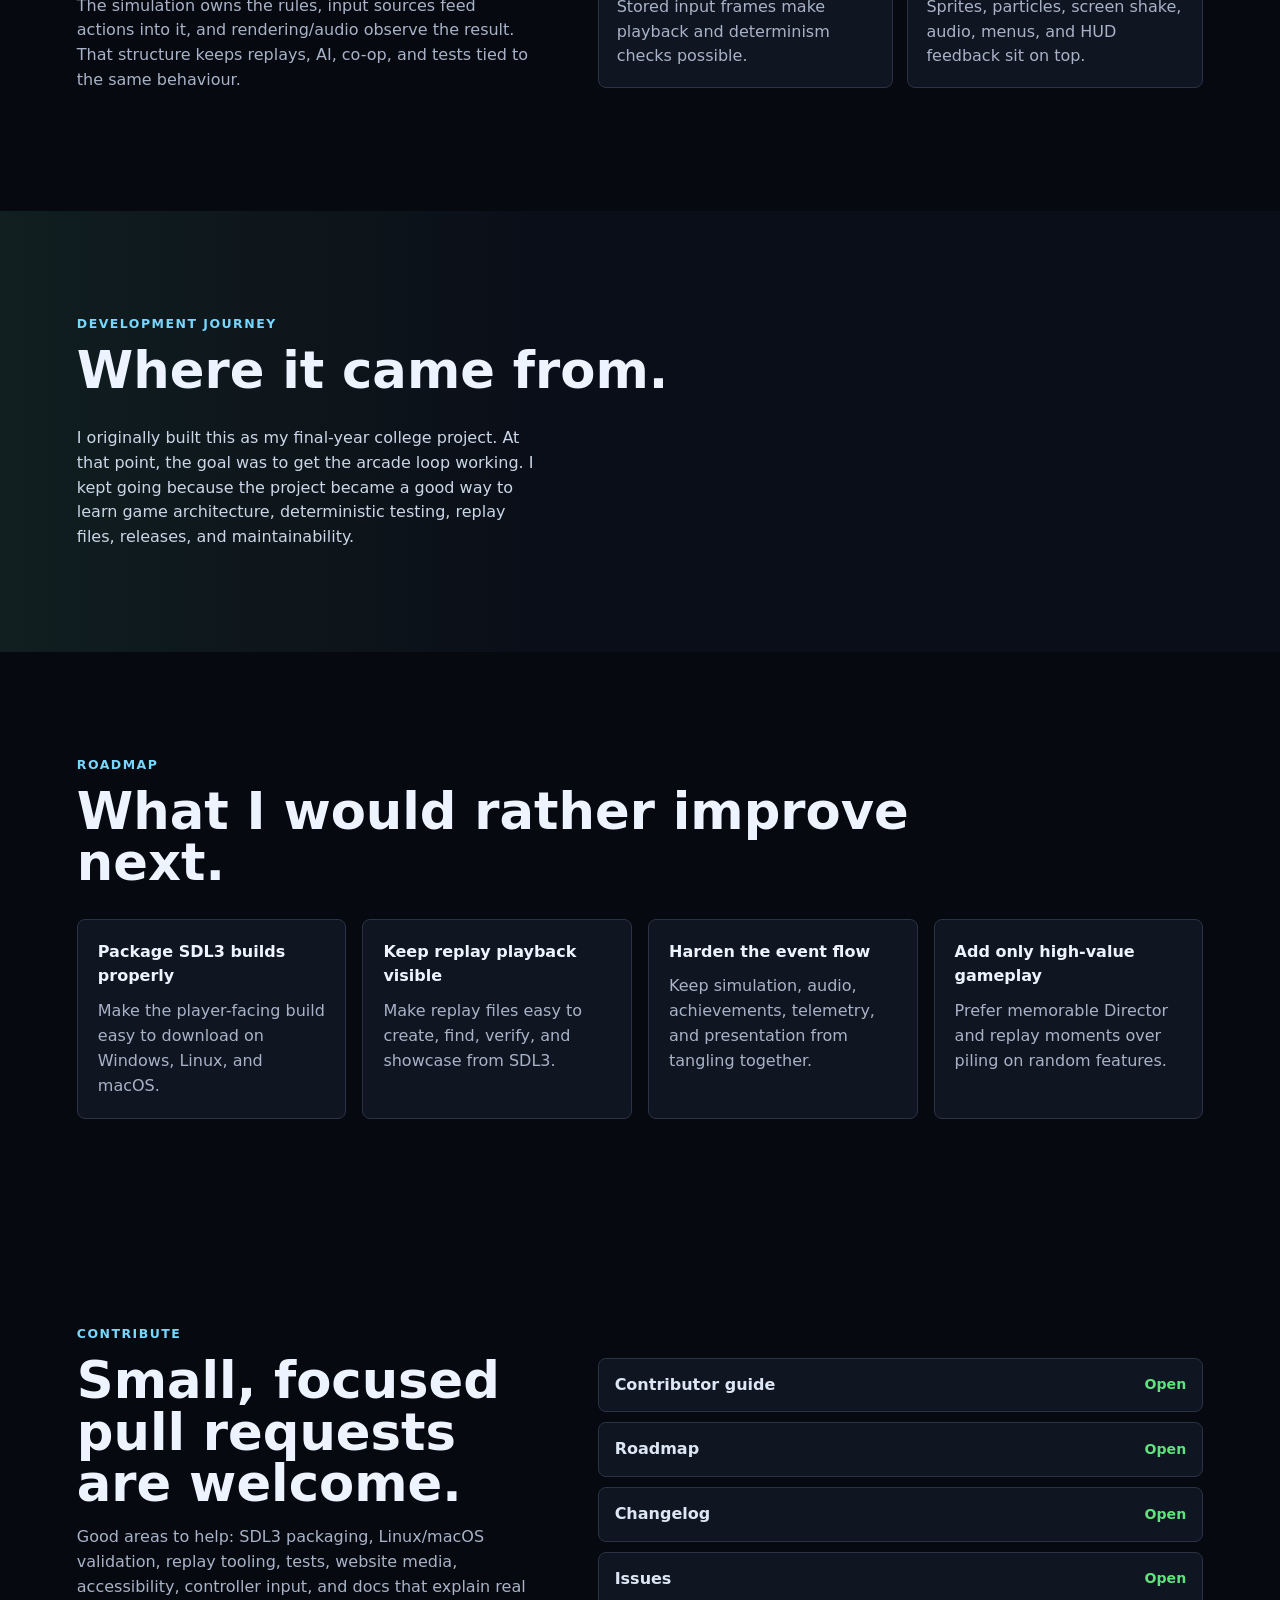
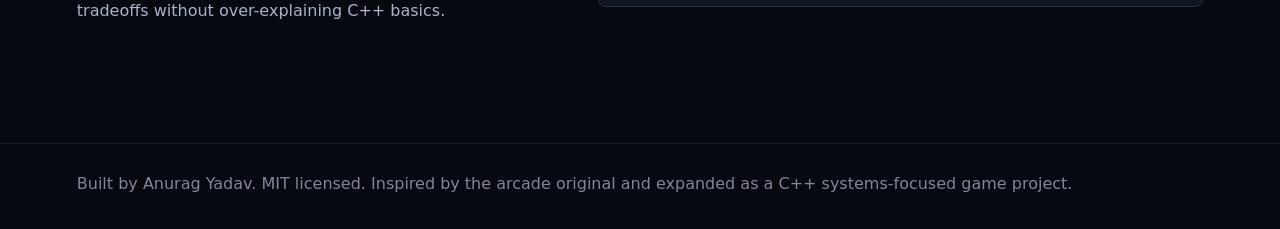
==== commit 250ab4ae: "fix: improve website -> add demo video and gameplay screenshots" ====
--- a/website/index.html
+++ b/website/index.html
@@ -3,333 +3,307 @@
 <head>
   <meta charset="utf-8">
   <meta name="viewport" content="width=device-width, initial-scale=1">
-  <meta name="description" content="Space Invaders - Pro Edition, a C++17 arcade project with SDL3 rendering, deterministic replays, Director AI, bosses, and co-op tooling.">
+  <meta name="description" content="Space Invaders - Pro Edition, a C++17 arcade game with an SDL3 build, Director AI, deterministic replays, bosses, co-op, and testable systems.">
   <title>Space Invaders - Pro Edition</title>
   <link rel="stylesheet" href="styles.css">
 </head>
 <body>
   <header class="site-header">
-    <a class="brand" href="#hero">Space Invaders <span>Pro Edition</span></a>
+    <a class="brand" href="#top">Space Invaders <span>Pro Edition</span></a>
     <nav aria-label="Primary navigation">
+      <a href="#watch">Demo</a>
       <a href="#features">Features</a>
-      <a href="#downloads">Download</a>
-      <a href="#architecture">Architecture</a>
-      <a href="#roadmap">Roadmap</a>
+      <a href="#screenshots">Screenshots</a>
+      <a href="#download">Download</a>
+      <a href="#architecture">Tech</a>
       <a href="#contribute">Contribute</a>
     </nav>
   </header>
 
-  <main>
-    <section class="hero" id="hero">
-      <div class="hero-copy">
-        <p class="eyebrow">C++17 arcade game</p>
+  <main id="top">
+    <section class="hero">
+      <div class="hero-shade" aria-hidden="true"></div>
+      <div class="hero-content">
+        <p class="eyebrow">C++17 / SDL3 arcade project</p>
         <h1>Space Invaders - Pro Edition</h1>
         <p class="lead">
-          A Space Invaders project I kept expanding after college,
-          with an SDL3 build, deterministic replays, Director Beats,
-          boss encounters, co-op tooling, and a lot of systems work
-          around a simple arcade loop.
+          A playable C++17 arcade game with an SDL3 build, deterministic
+          replays, Director AI, boss waves, LAN co-op tooling, tests, CI, and
+          release packaging. It started as my final-year project and grew into
+          a systems-focused game I kept improving.
         </p>
         <div class="hero-actions">
-          <a class="button primary" href="#downloads">Download latest build</a>
-          <a class="button secondary" href="https://github.com/anuragya1/si_pro-finalCut">View GitHub</a>
+          <a class="button primary" href="#watch">Watch the demo</a>
+          <a class="button secondary" href="https://github.com/anuragya1/Space-InvadersCut">View source</a>
         </div>
       </div>
-      <div class="game-visual" aria-label="Stylized gameplay scene">
-        <div class="hud">
-          <span>SCORE 042500</span>
-          <span>LEVEL 05</span>
-          <span>BEAT: PRESSURE SURGE</span>
-        </div>
-        <div class="playfield">
-          <div class="boss"></div>
-          <div class="aliens row-a"><span></span><span></span><span></span><span></span><span></span></div>
-          <div class="aliens row-b"><span></span><span></span><span></span><span></span></div>
-          <div class="shot player-shot"></div>
-          <div class="shot alien-shot"></div>
-          <div class="powerup">R</div>
-          <div class="shield shield-a"></div>
-          <div class="shield shield-b"></div>
-          <div class="player"></div>
-        </div>
-      </div>
-    </section>
-
-    <section class="media-band" id="trailer">
-      <div>
-        <p class="eyebrow">Game Trailer</p>
-        <h2>The trailer should show the game, not just the idea.</h2>
-        <p>
-          The trailer slot should show the SDL3 build first: menu, normal
-          wave, power-up pickup, Director Beat indicator, boss warning,
-          replay tooling, and a final download/GitHub card.
-        </p>
-      </div>
-      <div class="trailer-frame">
-        <div class="play-icon"></div>
-        <p>Trailer placeholder</p>
-        <span>Replace with captured SDL3 gameplay footage</span>
-      </div>
-    </section>
-
-    <section class="section" id="screenshots">
+      <div class="hero-status" aria-label="Project highlights">
+        <span>SDL3 build</span>
+        <span>Director AI</span>
+        <span>Replay playback</span>
+        <span>Cross-platform CI</span>
+      </div>
+    </section>
+
+    <section class="intro-band">
+      <p>
+        The SDL3 build is the main version to try. The terminal build stays
+        useful for replay verification, tooling, and quick development checks.
+        Underneath both is the same deterministic game simulation.
+      </p>
+      <a href="#download">Run it locally</a>
+    </section>
+
+    <section class="section media-section" id="watch">
+      <div class="section-copy">
+        <p class="eyebrow">Demo</p>
+        <h2>Watch the SDL3 build in motion.</h2>
+        <p>
+          The demo shows the player-facing build: normal waves, boss pressure,
+          HUD feedback, and the pacing systems that sit around the classic
+          arcade loop.
+        </p>
+      </div>
+      <div class="video-frame">
+        <video controls preload="metadata" poster="assets/screenshots/boss-fight.png">
+          <source src="assets/video/demo.mp4" type="video/mp4">
+          Your browser does not support the video tag.
+        </video>
+      </div>
+    </section>
+
+    <section class="section" id="features">
+      <div class="section-heading">
+        <p class="eyebrow">What makes it interesting</p>
+        <h2>The classic loop is still there. The systems around it are the point.</h2>
+      </div>
+      <div class="feature-list">
+        <article>
+          <span>01</span>
+          <h3>Director AI</h3>
+          <p>
+            The game watches pressure during a run and can shift into beats
+            like Relief Window or Pressure Surge. It is a small system, but it
+            gives the arcade loop a bit more personality.
+          </p>
+        </article>
+        <article>
+          <span>02</span>
+          <h3>Replay system</h3>
+          <p>
+            Runs can be saved as input logs and played back through the same
+            simulation. That makes replays useful for players and useful for
+            debugging determinism.
+          </p>
+        </article>
+        <article>
+          <span>03</span>
+          <h3>Boss waves</h3>
+          <p>
+            Boss encounters break up the normal wave rhythm. They also give the
+            renderer, audio, HUD, and Director systems a clear moment to show
+            what they are doing.
+          </p>
+        </article>
+        <article>
+          <span>04</span>
+          <h3>One simulation, many inputs</h3>
+          <p>
+            Keyboard, AI, replay, and co-op sources all feed the same action
+            mask path. That keeps the core game easier to test and harder to
+            accidentally split into separate behaviours.
+          </p>
+        </article>
+      </div>
+    </section>
+
+    <section class="section screenshots" id="screenshots">
       <div class="section-heading">
         <p class="eyebrow">Screenshots</p>
-        <h2>Show what is actually playable.</h2>
+        <h2>Actual SDL3 captures.</h2>
       </div>
       <div class="screenshot-grid">
-        <article class="shot-card">
-          <div class="mini-scene menu-scene"></div>
-          <h3>SDL3 Main Menu</h3>
-          <p>Calls sign, stats, achievements, difficulty, settings, and AI demo access.</p>
-        </article>
-        <article class="shot-card">
-          <div class="mini-scene gameplay-scene"></div>
-          <h3>Moment-to-Moment Play</h3>
-          <p>Power-ups, shields, score chasing, animated invaders, and synthesized feedback.</p>
-        </article>
-        <article class="shot-card">
-          <div class="mini-scene boss-scene"></div>
-          <h3>Boss Encounters</h3>
-          <p>Multi-stage fights with visible warning beats, attack patterns, and HP feedback.</p>
-        </article>
-        <article class="shot-card">
-          <div class="mini-scene replay-scene"></div>
-          <h3>Replay Viewer</h3>
-          <p>Inspect deterministic input logs, replay metadata, and derived player paths.</p>
-        </article>
-      </div>
-    </section>
-
-    <section class="section compact" id="features">
-      <div class="section-heading">
-        <p class="eyebrow">Gameplay Features</p>
-        <h2>Classic arcade pressure, with extra systems layered in.</h2>
-      </div>
-      <div class="feature-grid">
-        <article>
-          <h3>Director Beats</h3>
-          <p>Observes the run and creates Relief Windows or Pressure Surges when the player needs a pacing shift.</p>
-        </article>
-        <article>
-          <h3>Deterministic Replays</h3>
-          <p>Input logs replay through the same simulation and can be verified against expected outcomes.</p>
-        </article>
-        <article>
-          <h3>Boss Waves</h3>
-          <p>Every fifth level introduces a staged boss with escalating attack patterns.</p>
-        </article>
-        <article>
-          <h3>Power-Up Flow</h3>
-          <p>Triple-shot, shield, and rapid-fire rewards create short tactical spikes.</p>
-        </article>
-        <article>
-          <h3>LAN Co-op</h3>
-          <p>TCP lockstep sends player inputs instead of full game state for synchronized play.</p>
-        </article>
-        <article>
-          <h3>Achievements And Stats</h3>
-          <p>Persistent progression tracks games, score, kills, accuracy, combo, and unlocks.</p>
-        </article>
-        <article>
-          <h3>Reduced Motion</h3>
-          <p>Disable screen shake from SDL3 Settings while keeping arcade feedback and gameplay intact.</p>
-        </article>
-      </div>
-    </section>
-
-    <section class="split-section" id="controls">
-      <div>
+        <figure class="featured-shot">
+          <img src="assets/screenshots/boss-fight.png" alt="SDL3 boss fight with Director ramping up and a pressure surge active.">
+          <figcaption>
+            <strong>Boss pressure</strong>
+            Director ramping up during a boss wave.
+          </figcaption>
+        </figure>
+        <figure>
+          <img src="assets/screenshots/director-pressure.png" alt="Gameplay with Director pushing state and pressure surge timer visible.">
+          <figcaption>
+            <strong>Director beat</strong>
+            The HUD makes the pacing system visible.
+          </figcaption>
+        </figure>
+        <figure>
+          <img src="assets/screenshots/replay-mode.png" alt="Replay playback mode showing replay metadata in the HUD.">
+          <figcaption>
+            <strong>Replay playback</strong>
+            Recorded input being played through the SDL3 build.
+          </figcaption>
+        </figure>
+        <figure>
+          <img src="assets/screenshots/wave-level-02.png" alt="Normal wave gameplay with score, level, lives, aliens, shields, and player ship.">
+          <figcaption>
+            <strong>Core loop</strong>
+            The normal wave rhythm before things get messy.
+          </figcaption>
+        </figure>
+        <figure>
+          <img src="assets/screenshots/boss-entry.png" alt="A boss entering at the top of the playfield.">
+          <figcaption>
+            <strong>Boss entry</strong>
+            A break from the regular formation.
+          </figcaption>
+        </figure>
+        <figure>
+          <img src="assets/screenshots/boss-clean.png" alt="A later boss wave with the player positioned under the boss.">
+          <figcaption>
+            <strong>Late wave</strong>
+            Fewer shields, less room, more pressure.
+          </figcaption>
+        </figure>
+      </div>
+    </section>
+
+    <section class="section two-column" id="controls">
+      <div class="section-copy">
         <p class="eyebrow">Controls</p>
-        <h2>Simple controls, quick restarts.</h2>
-        <p>
-          The SDL3 build supports low-latency keyboard input, fullscreen,
-          mute toggle, quick restart, pause, and persistent player callsign.
-        </p>
-      </div>
-      <table class="controls-table">
-        <tbody>
-          <tr><th>A / Left</th><td>Move left</td></tr>
-          <tr><th>D / Right</th><td>Move right</td></tr>
-          <tr><th>Space</th><td>Shoot</td></tr>
-          <tr><th>P</th><td>Pause</td></tr>
-          <tr><th>R</th><td>Restart after game over</td></tr>
-          <tr><th>F11</th><td>Toggle fullscreen</td></tr>
-        </tbody>
-      </table>
-    </section>
-
-    <section class="download-section" id="downloads">
-      <div class="section-heading">
-        <p class="eyebrow">Download Latest Build</p>
-        <h2>Pick a build.</h2>
+        <h2>Fast to pick up.</h2>
+        <p>
+          The SDL3 build is the one most players should try first. The terminal
+          version is still useful for tooling, replay verification, and quick
+          development checks.
+        </p>
+      </div>
+      <div class="control-panel">
+        <div><kbd>A</kbd><kbd>D</kbd><span>Move</span></div>
+        <div><kbd>Space</kbd><span>Shoot</span></div>
+        <div><kbd>P</kbd><span>Pause</span></div>
+        <div><kbd>F11</kbd><span>Fullscreen</span></div>
+        <div><kbd>Q</kbd><span>Quit</span></div>
+      </div>
+    </section>
+
+    <section class="section download-section" id="download">
+      <div class="section-heading">
+        <p class="eyebrow">Download / build</p>
+        <h2>Try the latest version.</h2>
+        <p>
+          GitHub Releases are the download entry point. Use the SDL3 build
+          guide if you want the windowed version locally, or grab the packaged
+          terminal builds for quick testing and replay tools.
+        </p>
       </div>
       <div class="download-grid">
-        <article>
-          <h3>Windows</h3>
-          <p>Recommended package: SDL3 executable plus SDL3 runtime DLL and terminal tools.</p>
-          <a href="https://github.com/anuragya1/si_pro-finalCut/releases/latest">Latest Windows build</a>
-        </article>
-        <article>
-          <h3>Linux</h3>
-          <p>Recommended package: SDL3 binary, terminal binary, docs, and dependency notes.</p>
-          <a href="https://github.com/anuragya1/si_pro-finalCut/releases/latest">Latest Linux build</a>
-        </article>
-        <article>
-          <h3>macOS</h3>
-          <p>Recommended package: signed or unsigned app bundle once macOS packaging is validated.</p>
-          <a href="https://github.com/anuragya1/si_pro-finalCut/releases/latest">Latest macOS build</a>
-        </article>
-      </div>
-      <p class="note">
-        Release packaging is prepared in the repository workflow. See
-        <a href="../docs/DISTRIBUTION.md">distribution notes</a> for the
-        current strategy and release checklist.
-      </p>
-    </section>
-
-    <section class="section" id="github">
-      <div class="github-panel">
-        <div>
-          <p class="eyebrow">GitHub Repository</p>
-          <h2>Open source, testable, and still growing.</h2>
-          <p>
-            Explore the simulation, SDL3 renderer, replay tools, Director
-          Beats, tests, architecture notes, and release workflow.
-          </p>
-        </div>
-        <a class="button primary" href="https://github.com/anuragya1/si_pro-finalCut">Open repository</a>
-      </div>
-    </section>
-
-    <section class="section compact" id="architecture">
-      <div class="section-heading">
-        <p class="eyebrow">Technical Architecture</p>
-        <h2>The core is deterministic by design.</h2>
-      </div>
-      <div class="architecture-grid">
-        <article>
-          <span>01</span>
-          <h3>Fixed Tick Simulation</h3>
-          <p>Game logic advances at a stable tick rate independent of SDL3 rendering.</p>
-        </article>
-        <article>
-          <span>02</span>
-          <h3>Input Source Abstraction</h3>
-          <p>Keyboard, AI, replay, and co-op feed the same action-mask interface.</p>
-        </article>
-        <article>
-          <span>03</span>
-          <h3>Replay And Lockstep</h3>
-          <p>Recorded input frames and network co-op use the same synchronization primitive.</p>
-        </article>
-        <article>
-          <span>04</span>
-          <h3>Renderer Separation</h3>
-          <p>SDL3 observes simulation state for interpolation, particles, shake, and HUD feedback.</p>
-        </article>
-      </div>
-    </section>
-
-    <section class="timeline" id="journey">
-      <p class="eyebrow">Development Journey</p>
-        <h2>From college project to something I kept building.</h2>
+        <a href="https://github.com/anuragya1/Space-Invaders/releases/latest">
+          <span>Latest release</span>
+          Packaged terminal builds for Windows, Linux, and macOS.
+        </a>
+        <a href="https://github.com/anuragya1/Space-Invaders/blob/main/docs/SDL3_BUILD.md">
+          <span>Build SDL3 locally</span>
+          Notes for the windowed build and SDL3 dependency setup.
+        </a>
+        <a href="https://github.com/anuragya1/Space-Invaders">
+          <span>Source code</span>
+          C++17 game code, tests, docs, workflows, and tools.
+        </a>
+      </div>
+    </section>
+
+    <section class="section two-column" id="architecture">
+      <div class="section-copy">
+        <p class="eyebrow">Technical notes</p>
+        <h2>The project is built around deterministic game state.</h2>
+        <p>
+          The simulation owns the rules, input sources feed actions into it,
+          and rendering/audio observe the result. That structure keeps replays,
+          AI, co-op, and tests tied to the same behaviour.
+        </p>
+      </div>
+      <div class="tech-stack">
+        <article>
+          <h3>Simulation</h3>
+          <p>Fixed update logic for player, aliens, bullets, powerups, bosses, scoring, and lives.</p>
+        </article>
+        <article>
+          <h3>Input sources</h3>
+          <p>Keyboard, replay, AI, and co-op all produce action masks for the same game path.</p>
+        </article>
+        <article>
+          <h3>Replay files</h3>
+          <p>Stored input frames make playback and determinism checks possible.</p>
+        </article>
+        <article>
+          <h3>SDL3 presentation</h3>
+          <p>Sprites, particles, screen shake, audio, menus, and HUD feedback sit on top.</p>
+        </article>
+      </div>
+    </section>
+
+    <section class="section journey">
+      <div class="section-heading">
+        <p class="eyebrow">Development journey</p>
+        <h2>Where it came from.</h2>
+      </div>
+      <div class="journey-text">
+        <p>
+          I originally built this as my final-year college project. At that
+          point, the goal was to get the arcade loop working. I kept going
+          because the project became a good way to learn game architecture,
+          deterministic testing, replay files, releases, and maintainability.
+        </p>
+      </div>
+    </section>
+
+    <section class="section roadmap">
+      <div class="section-heading">
+        <p class="eyebrow">Roadmap</p>
+        <h2>What I would rather improve next.</h2>
+      </div>
       <ol>
-        <li><strong>Prototype:</strong> terminal arcade loop, shields, aliens, score, and levels.</li>
-        <li><strong>Systems:</strong> replay files, deterministic tests, co-op, AI, achievements, and tooling.</li>
-        <li><strong>Polish:</strong> SDL3 renderer, particles, audio, menus, stats, and Director AI.</li>
-        <li><strong>Open Source:</strong> contributor docs, roadmap, website, release workflow, and distribution notes.</li>
+        <li>
+          <strong>Package SDL3 builds properly</strong>
+          <span>Make the player-facing build easy to download on Windows, Linux, and macOS.</span>
+        </li>
+        <li>
+          <strong>Keep replay playback visible</strong>
+          <span>Make replay files easy to create, find, verify, and showcase from SDL3.</span>
+        </li>
+        <li>
+          <strong>Harden the event flow</strong>
+          <span>Keep simulation, audio, achievements, telemetry, and presentation from tangling together.</span>
+        </li>
+        <li>
+          <strong>Add only high-value gameplay</strong>
+          <span>Prefer memorable Director and replay moments over piling on random features.</span>
+        </li>
       </ol>
     </section>
 
-    <section class="section compact" id="roadmap">
-      <div class="section-heading">
-        <p class="eyebrow">Roadmap</p>
-        <h2>Focused phases, so the project does not sprawl.</h2>
-      </div>
-      <div class="roadmap-grid">
-        <article><h3>Phase 2</h3><p>Website, distribution workflow, release packaging, and download strategy.</p></article>
-        <article><h3>Phase 3</h3><p>One signature gameplay identity, selected from existing strong systems.</p></article>
-        <article><h3>Phase 4</h3><p>Event-driven architecture for audio, presentation, achievements, and telemetry.</p></article>
-        <article><h3>Phase 5</h3><p>Reduced Motion accessibility polish selected as the highest-ROI gameplay expansion.</p></article>
-      </div>
-    </section>
-
-    <section class="split-section" id="contributors">
-      <div>
-        <p class="eyebrow">Contributors</p>
-        <h2>Contributions should be easy to reason about.</h2>
-        <p>
-          I am most interested in focused pull requests for SDL3 polish,
-          release packaging, tests, documentation, accessibility, and
-          carefully scoped gameplay improvements.
-        </p>
-      </div>
-      <div class="contributor-card">
-        <h3>Maintainer</h3>
-        <p>Anurag Yadav</p>
-        <h3>Contribution Areas</h3>
-        <p>Testing, packaging, SDL3 parity, website media, accessibility, and replay tooling.</p>
-      </div>
-    </section>
-
-    <section class="section" id="changelog">
-      <div class="github-panel">
-        <div>
-          <p class="eyebrow">Changelog</p>
-          <h2>See what changed before you download.</h2>
-          <p>
-            The project changelog records user-facing changes,
-            developer-facing changes, release notes, and compatibility
-            warnings.
-          </p>
-        </div>
-        <a class="button secondary" href="../CHANGELOG.md">Read changelog</a>
-      </div>
-    </section>
-
-    <section class="section compact" id="faq">
-      <div class="section-heading">
-        <p class="eyebrow">FAQ</p>
-        <h2>Common setup questions.</h2>
-      </div>
-      <div class="faq-grid">
-        <article>
-          <h3>Do I need SDL3?</h3>
-          <p>Only for the windowed SDL3 build. The terminal tools build without external dependencies.</p>
-        </article>
-        <article>
-          <h3>Where are saves stored?</h3>
-          <p>Persistent files are plain text in the working directory, including stats, achievements, saves, and replays.</p>
-        </article>
-        <article>
-          <h3>Can I verify a replay?</h3>
-          <p>Yes. Use the terminal binary with `--verify-replay FILE` to confirm deterministic replay integrity.</p>
-        </article>
-        <article>
-          <h3>How do I contribute?</h3>
-          <p>Start with the contributor guide, run the CMake test flow, and open a focused pull request.</p>
-        </article>
-      </div>
-    </section>
-
-    <section class="contribute-section" id="contribute">
-      <p class="eyebrow">How To Contribute</p>
-      <h2>Help make the game clearer, smoother, and easier to work on.</h2>
-      <p>
-        Good first contributions include SDL3 screenshots/trailer capture,
-        packaging validation, scenario tests, docs polish, issue templates,
-        and accessibility improvements.
-      </p>
-      <div class="hero-actions">
-        <a class="button primary" href="../CONTRIBUTING.md">Read contributor guide</a>
-        <a class="button secondary" href="../ROADMAP.md">View roadmap</a>
+    <section class="section two-column" id="contribute">
+      <div class="section-copy">
+        <p class="eyebrow">Contribute</p>
+        <h2>Small, focused pull requests are welcome.</h2>
+        <p>
+          Good areas to help: SDL3 packaging, Linux/macOS validation, replay
+          tooling, tests, website media, accessibility, controller input, and
+          docs that explain real tradeoffs without over-explaining C++ basics.
+        </p>
+      </div>
+      <div class="link-panel">
+        <a href="https://github.com/anuragya1/Space-Invaders/blob/main/CONTRIBUTING.md">Contributor guide</a>
+        <a href="https://github.com/anuragya1/Space-Invaders/blob/main/ROADMAP.md">Roadmap</a>
+        <a href="https://github.com/anuragya1/Space-Invaders/blob/main/CHANGELOG.md">Changelog</a>
+        <a href="https://github.com/anuragya1/Space-Invaders/issues">Issues</a>
       </div>
     </section>
   </main>
 
   <footer class="site-footer">
-    <p>Space Invaders - Pro Edition is MIT licensed and inspired by the 1978 arcade classic.</p>
+    <p>Built by Anurag Yadav. MIT licensed. Inspired by the arcade original and expanded as a C++ systems-focused game project.</p>
   </footer>
 </body>
 </html>
--- a/website/styles.css
+++ b/website/styles.css
@@ -1,17 +1,19 @@
 :root {
   color-scheme: dark;
-  --bg: #090b12;
-  --panel: #111827;
-  --panel-2: #172033;
-  --text: #edf5ff;
-  --muted: #aab7c7;
-  --line: #2a3548;
-  --green: #72e68f;
-  --cyan: #75d8ff;
-  --yellow: #ffd76b;
-  --red: #ff6c6c;
-  --magenta: #dc8dff;
-  --shadow: 0 24px 70px rgba(0, 0, 0, 0.35);
+  --bg: #070910;
+  --surface: #101522;
+  --surface-strong: #151b2b;
+  --surface-soft: #1b2232;
+  --text: #edf3ff;
+  --muted: #a8b3c7;
+  --quiet: #7d879a;
+  --line: #2a3346;
+  --green: #5fe27e;
+  --cyan: #76d7ff;
+  --yellow: #ffd46d;
+  --red: #ff6a74;
+  --ink: #05070c;
+  --shadow: 0 28px 80px rgba(0, 0, 0, 0.42);
 }
 
 * {
@@ -27,31 +29,46 @@
   background: var(--bg);
   color: var(--text);
   font-family: Inter, ui-sans-serif, system-ui, -apple-system, BlinkMacSystemFont, "Segoe UI", sans-serif;
-  line-height: 1.6;
+  line-height: 1.55;
+}
+
+img,
+video {
+  display: block;
+  max-width: 100%;
 }
 
 a {
   color: inherit;
 }
 
+a:focus-visible,
+button:focus-visible,
+video:focus-visible {
+  outline: 3px solid rgba(118, 215, 255, 0.9);
+  outline-offset: 4px;
+}
+
 .site-header {
-  position: sticky;
-  top: 0;
-  z-index: 20;
+  position: fixed;
+  inset: 0 0 auto;
+  z-index: 30;
   display: flex;
   align-items: center;
   justify-content: space-between;
-  gap: 24px;
-  padding: 18px clamp(20px, 4vw, 64px);
-  background: rgba(9, 11, 18, 0.88);
+  gap: 18px;
+  padding: 16px clamp(18px, 4vw, 64px);
+  background: rgba(7, 9, 16, 0.78);
   border-bottom: 1px solid rgba(255, 255, 255, 0.08);
   backdrop-filter: blur(16px);
 }
 
 .brand {
+  min-width: 0;
+  color: var(--text);
+  font-weight: 800;
   text-decoration: none;
-  font-weight: 800;
-  letter-spacing: 0;
+  white-space: nowrap;
 }
 
 .brand span {
@@ -60,10 +77,12 @@
 
 nav {
   display: flex;
+  align-items: center;
+  justify-content: flex-end;
   flex-wrap: wrap;
-  gap: 16px;
+  gap: clamp(10px, 2vw, 20px);
   color: var(--muted);
-  font-size: 0.92rem;
+  font-size: 0.94rem;
 }
 
 nav a {
@@ -75,21 +94,42 @@
 }
 
 .hero {
-  display: grid;
-  grid-template-columns: minmax(0, 0.95fr) minmax(360px, 1.05fr);
-  gap: clamp(28px, 5vw, 72px);
-  min-height: calc(100vh - 74px);
-  align-items: center;
-  padding: clamp(40px, 6vw, 90px) clamp(20px, 6vw, 84px) clamp(56px, 8vw, 96px);
-}
-
-.hero-copy {
-  max-width: 700px;
-  width: 100%;
+  position: relative;
+  min-height: 92vh;
+  display: grid;
+  align-items: end;
+  padding: 132px clamp(18px, 6vw, 84px) 64px;
+  overflow: hidden;
+  background:
+    linear-gradient(90deg, rgba(7, 9, 16, 0.96), rgba(7, 9, 16, 0.62) 48%, rgba(7, 9, 16, 0.2)),
+    linear-gradient(180deg, rgba(7, 9, 16, 0.1), rgba(7, 9, 16, 0.86)),
+    url("assets/screenshots/boss-fight.png") center / cover no-repeat;
+}
+
+.hero::after {
+  content: "";
+  position: absolute;
+  inset: auto 0 0;
+  height: 4px;
+  background: linear-gradient(90deg, var(--green), var(--yellow), var(--red), transparent);
+}
+
+.hero-shade {
+  position: absolute;
+  inset: 0;
+  background:
+    repeating-linear-gradient(0deg, rgba(255, 255, 255, 0.035) 0 1px, transparent 1px 5px);
+  opacity: 0.28;
+  pointer-events: none;
+}
+
+.hero-content {
+  position: relative;
+  max-width: 780px;
 }
 
 .eyebrow {
-  margin: 0 0 10px;
+  margin: 0 0 12px;
   color: var(--cyan);
   font-size: 0.78rem;
   font-weight: 800;
@@ -105,21 +145,22 @@
 }
 
 h1 {
-  max-width: 820px;
+  max-width: 980px;
   margin: 0;
-  font-size: clamp(3rem, 7vw, 6.8rem);
-  line-height: 0.92;
+  font-size: clamp(3rem, 8vw, 7.2rem);
+  line-height: 0.9;
 }
 
 h2 {
+  max-width: 980px;
   margin: 0;
-  font-size: clamp(2rem, 4vw, 4rem);
+  font-size: clamp(2rem, 4vw, 4.4rem);
   line-height: 1;
 }
 
 h3 {
-  margin: 0 0 8px;
-  font-size: 1.08rem;
+  margin: 0 0 10px;
+  font-size: 1.12rem;
 }
 
 p {
@@ -127,10 +168,10 @@
 }
 
 .lead {
-  max-width: 620px;
+  max-width: 720px;
   margin: 24px 0 0;
-  font-size: clamp(1.08rem, 1.7vw, 1.35rem);
-  color: #d6e0ef;
+  color: #dbe5f3;
+  font-size: clamp(1.05rem, 1.7vw, 1.34rem);
 }
 
 .hero-actions {
@@ -148,9 +189,9 @@
   padding: 12px 18px;
   border: 1px solid var(--line);
   border-radius: 6px;
+  font-weight: 800;
   text-decoration: none;
-  font-weight: 800;
-  transition: transform 0.18s ease, background-color 0.18s ease;
+  transition: transform 0.18s ease, border-color 0.18s ease, background-color 0.18s ease;
 }
 
 .button:hover {
@@ -158,408 +199,351 @@
 }
 
 .button.primary {
+  border-color: var(--green);
   background: var(--green);
   color: #061109;
+}
+
+.button.secondary {
+  background: rgba(255, 255, 255, 0.04);
+  color: var(--text);
+}
+
+.button.secondary:hover {
   border-color: var(--green);
 }
 
-.button.secondary {
-  background: transparent;
-  color: var(--text);
-}
-
-.game-visual {
-  min-height: 520px;
-  overflow: hidden;
-  border: 1px solid var(--line);
-  border-radius: 8px;
-  background: #0d1220;
-  box-shadow: var(--shadow);
-  width: 100%;
-  max-width: 100%;
-}
-
-.hud {
+.hero-status {
+  position: relative;
   display: flex;
-  justify-content: space-between;
-  gap: 16px;
   flex-wrap: wrap;
-  padding: 14px 18px;
-  color: var(--green);
-  background: #151d2d;
-  border-bottom: 2px solid var(--green);
-  font-family: "Cascadia Mono", "Consolas", monospace;
-  font-size: 0.85rem;
-}
-
-.playfield {
-  position: relative;
-  min-height: 460px;
-  background:
-    radial-gradient(circle at 18% 24%, rgba(117, 216, 255, 0.18) 0 2px, transparent 3px),
-    radial-gradient(circle at 74% 32%, rgba(255, 215, 107, 0.18) 0 2px, transparent 3px),
-    radial-gradient(circle at 44% 72%, rgba(220, 141, 255, 0.16) 0 2px, transparent 3px),
-    #0a0f1e;
-}
-
-.boss {
-  position: absolute;
-  top: 44px;
-  left: 50%;
-  width: 120px;
-  height: 46px;
-  transform: translateX(-50%);
-  background: linear-gradient(180deg, var(--magenta), var(--red));
-  clip-path: polygon(8% 0, 92% 0, 100% 48%, 78% 100%, 22% 100%, 0 48%);
-}
-
-.aliens {
-  position: absolute;
-  display: flex;
-  gap: 22px;
-  left: 50%;
-  transform: translateX(-50%);
-}
-
-.aliens span {
-  width: 28px;
-  height: 22px;
-  background: var(--green);
-  clip-path: polygon(18% 0, 82% 0, 100% 44%, 75% 100%, 50% 72%, 25% 100%, 0 44%);
-}
-
-.row-a {
-  top: 138px;
-}
-
-.row-b {
-  top: 192px;
-}
-
-.row-b span {
-  background: var(--yellow);
-}
-
-.shot {
-  position: absolute;
-  width: 4px;
-  height: 68px;
-}
-
-.player-shot {
-  left: 52%;
-  bottom: 122px;
-  background: var(--cyan);
-}
-
-.alien-shot {
-  right: 29%;
-  top: 220px;
-  background: var(--red);
-}
-
-.powerup {
-  position: absolute;
-  right: 23%;
-  bottom: 130px;
-  width: 36px;
-  height: 36px;
-  display: grid;
-  place-items: center;
-  color: #111;
-  background: var(--yellow);
-  border-radius: 4px;
-  font-weight: 900;
-}
-
-.shield {
-  position: absolute;
-  bottom: 70px;
-  width: 72px;
-  height: 28px;
-  background: repeating-linear-gradient(90deg, #dbe3ee 0 14px, #b4a488 14px 18px);
-}
-
-.shield-a {
-  left: 24%;
-}
-
-.shield-b {
-  right: 24%;
-}
-
-.player {
-  position: absolute;
-  left: 50%;
-  bottom: 26px;
-  width: 48px;
-  height: 34px;
-  transform: translateX(-50%);
-  background: var(--green);
-  clip-path: polygon(50% 0, 100% 100%, 68% 82%, 32% 82%, 0 100%);
-}
-
-.section,
-.media-band,
-.split-section,
-.download-section,
-.timeline,
-.contribute-section {
-  padding: clamp(56px, 7vw, 96px) clamp(20px, 6vw, 84px);
-}
-
-.media-band,
-.split-section {
-  display: grid;
-  grid-template-columns: minmax(0, 0.9fr) minmax(320px, 1.1fr);
-  gap: clamp(28px, 5vw, 64px);
-  align-items: center;
-  border-top: 1px solid rgba(255, 255, 255, 0.08);
-}
-
-.trailer-frame {
-  min-height: 300px;
-  display: grid;
-  place-items: center;
-  align-content: center;
-  gap: 8px;
-  border: 1px solid var(--line);
-  border-radius: 8px;
-  background:
-    linear-gradient(rgba(10, 15, 30, 0.2), rgba(10, 15, 30, 0.9)),
-    repeating-linear-gradient(0deg, #111827 0 18px, #151e31 18px 20px);
-  box-shadow: var(--shadow);
-}
-
-.play-icon {
-  width: 74px;
-  height: 74px;
-  background: var(--green);
-  clip-path: polygon(24% 12%, 24% 88%, 86% 50%);
-}
-
-.trailer-frame p {
-  margin: 0;
-  color: var(--text);
-  font-weight: 900;
-}
-
-.trailer-frame span,
-.note {
-  color: var(--muted);
-  font-size: 0.95rem;
-}
-
-.section-heading {
-  max-width: 850px;
-  margin-bottom: 28px;
-}
-
-.screenshot-grid,
-.feature-grid,
-.download-grid,
-.architecture-grid,
-.roadmap-grid,
-.faq-grid {
-  display: grid;
-  gap: 16px;
-}
-
-.screenshot-grid {
-  grid-template-columns: repeat(4, minmax(0, 1fr));
-}
-
-.feature-grid,
-.architecture-grid,
-.roadmap-grid,
-.faq-grid {
-  grid-template-columns: repeat(3, minmax(0, 1fr));
-}
-
-.download-grid {
-  grid-template-columns: repeat(3, minmax(0, 1fr));
-}
-
-.shot-card,
-.feature-grid article,
-.download-grid article,
-.architecture-grid article,
-.roadmap-grid article,
-.faq-grid article,
-.contributor-card,
-.github-panel {
-  border: 1px solid var(--line);
-  border-radius: 8px;
-  background: var(--panel);
-}
-
-.shot-card,
-.feature-grid article,
-.download-grid article,
-.architecture-grid article,
-.roadmap-grid article,
-.faq-grid article,
-.contributor-card {
-  padding: 18px;
-}
-
-.mini-scene {
-  height: 150px;
-  margin: -18px -18px 16px;
-  border-bottom: 1px solid var(--line);
-  background: #0a0f1e;
-}
-
-.menu-scene {
-  background:
-    linear-gradient(90deg, transparent 44%, var(--green) 44% 56%, transparent 56%),
-    repeating-linear-gradient(0deg, #0a0f1e 0 24px, #10182a 24px 28px);
-}
-
-.gameplay-scene {
-  background:
-    radial-gradient(circle at 44% 76%, var(--green) 0 14px, transparent 15px),
-    radial-gradient(circle at 50% 42%, var(--yellow) 0 9px, transparent 10px),
-    repeating-linear-gradient(90deg, transparent 0 36px, rgba(117, 216, 255, 0.5) 36px 40px);
-}
-
-.boss-scene {
-  background:
-    radial-gradient(ellipse at 50% 28%, var(--red) 0 42px, transparent 43px),
-    linear-gradient(180deg, #0a0f1e, #181121);
-}
-
-.replay-scene {
-  background:
-    linear-gradient(90deg, var(--cyan) 0 4px, transparent 4px 100%),
-    repeating-linear-gradient(0deg, #0d1425 0 18px, #172033 18px 20px);
-  background-size: 100% 100%, 100% 20px;
-}
-
-.controls-table {
-  width: 100%;
-  border-collapse: collapse;
-  overflow: hidden;
-  border: 1px solid var(--line);
-  border-radius: 8px;
-  background: var(--panel);
-}
-
-.controls-table th,
-.controls-table td {
-  padding: 14px 16px;
-  border-bottom: 1px solid var(--line);
-  text-align: left;
-}
-
-.controls-table th {
-  color: var(--green);
-  font-family: "Cascadia Mono", "Consolas", monospace;
-}
-
-.download-section {
-  background: var(--panel-2);
-}
-
-.download-grid a {
-  color: var(--green);
-  font-weight: 800;
-}
-
-.github-panel {
+  gap: 10px;
+  margin-top: 42px;
+}
+
+.hero-status span {
+  padding: 8px 10px;
+  border: 1px solid rgba(255, 255, 255, 0.12);
+  border-radius: 6px;
+  background: rgba(7, 9, 16, 0.62);
+  color: #dce6f4;
+  font-size: 0.88rem;
+}
+
+.intro-band {
   display: flex;
   align-items: center;
   justify-content: space-between;
   gap: 24px;
-  padding: 28px;
-}
-
-.architecture-grid span {
+  padding: 28px clamp(18px, 6vw, 84px);
+  background: #111827;
+  border-bottom: 1px solid rgba(255, 255, 255, 0.08);
+}
+
+.intro-band p {
+  max-width: 960px;
+  margin: 0;
+  color: #d5deec;
+  font-size: clamp(1rem, 1.4vw, 1.18rem);
+}
+
+.intro-band a {
+  flex: 0 0 auto;
+  color: var(--green);
+  font-weight: 800;
+  text-decoration: none;
+}
+
+.section {
+  padding: clamp(58px, 8vw, 108px) clamp(18px, 6vw, 84px);
+}
+
+.section-heading,
+.section-copy {
+  max-width: 900px;
+}
+
+.section-heading {
+  margin-bottom: 30px;
+}
+
+.section-heading p,
+.section-copy p {
+  max-width: 760px;
+}
+
+.media-section,
+.two-column {
+  display: grid;
+  grid-template-columns: minmax(0, 0.86fr) minmax(360px, 1.14fr);
+  gap: clamp(28px, 5vw, 68px);
+  align-items: center;
+}
+
+.video-frame {
+  overflow: hidden;
+  border: 1px solid var(--line);
+  border-radius: 8px;
+  background: var(--ink);
+  box-shadow: var(--shadow);
+}
+
+.video-frame video {
+  width: 100%;
+  aspect-ratio: 16 / 9;
+  object-fit: cover;
+  background: var(--ink);
+}
+
+.feature-list {
+  display: grid;
+  grid-template-columns: repeat(4, minmax(0, 1fr));
+  gap: 16px;
+}
+
+.feature-list article,
+.tech-stack article,
+.roadmap li {
+  border: 1px solid var(--line);
+  border-radius: 8px;
+  background: var(--surface);
+}
+
+.feature-list article {
+  padding: 20px;
+}
+
+.feature-list span {
   display: inline-block;
-  margin-bottom: 16px;
-  color: var(--cyan);
+  margin-bottom: 18px;
+  color: var(--yellow);
   font-weight: 900;
 }
 
-.timeline {
-  border-top: 1px solid rgba(255, 255, 255, 0.08);
-  border-bottom: 1px solid rgba(255, 255, 255, 0.08);
-}
-
-.timeline ol {
+.feature-list p,
+.tech-stack p,
+.roadmap span {
+  margin-bottom: 0;
+}
+
+.screenshots {
+  background: #0a0e18;
+}
+
+.screenshot-grid {
+  display: grid;
+  grid-template-columns: repeat(4, minmax(0, 1fr));
+  gap: 16px;
+}
+
+figure {
+  min-width: 0;
+  margin: 0;
+  overflow: hidden;
+  border: 1px solid var(--line);
+  border-radius: 8px;
+  background: var(--surface);
+}
+
+.featured-shot {
+  grid-column: span 2;
+  grid-row: span 2;
+}
+
+figure img {
+  width: 100%;
+  aspect-ratio: 16 / 9;
+  object-fit: cover;
+  background: var(--ink);
+  border-bottom: 1px solid var(--line);
+}
+
+.featured-shot img {
+  height: 100%;
+  min-height: 430px;
+}
+
+figcaption {
+  padding: 14px 16px 16px;
+  color: var(--muted);
+}
+
+figcaption strong {
+  display: block;
+  margin-bottom: 4px;
+  color: var(--text);
+}
+
+.control-panel {
+  display: grid;
+  gap: 10px;
+  padding: 18px;
+  border: 1px solid var(--line);
+  border-radius: 8px;
+  background: var(--surface);
+}
+
+.control-panel div {
+  display: flex;
+  align-items: center;
+  gap: 10px;
+  min-height: 44px;
+  padding: 8px 10px;
+  border-radius: 6px;
+  background: var(--surface-soft);
+}
+
+kbd {
+  min-width: 38px;
+  padding: 6px 10px;
+  border: 1px solid #465064;
+  border-radius: 5px;
+  background: #0b101b;
+  color: var(--green);
+  font: 800 0.92rem "Cascadia Mono", Consolas, monospace;
+  text-align: center;
+}
+
+.control-panel span {
+  color: #d9e2f0;
+}
+
+.download-section {
+  background:
+    linear-gradient(180deg, #111827, #0b0f19);
+}
+
+.download-grid {
+  display: grid;
+  grid-template-columns: repeat(3, minmax(0, 1fr));
+  gap: 16px;
+}
+
+.download-grid a {
+  display: block;
+  min-height: 150px;
+  padding: 20px;
+  border: 1px solid var(--line);
+  border-radius: 8px;
+  background: var(--surface);
+  color: var(--muted);
+  text-decoration: none;
+  transition: transform 0.18s ease, border-color 0.18s ease;
+}
+
+.download-grid a:hover {
+  transform: translateY(-2px);
+  border-color: var(--green);
+}
+
+.download-grid span {
+  display: block;
+  margin-bottom: 14px;
+  color: var(--text);
+  font-size: 1.15rem;
+  font-weight: 900;
+}
+
+.tech-stack {
+  display: grid;
+  grid-template-columns: repeat(2, minmax(0, 1fr));
+  gap: 14px;
+}
+
+.tech-stack article {
+  padding: 18px;
+}
+
+.journey {
+  background:
+    linear-gradient(90deg, rgba(95, 226, 126, 0.08), transparent 42%),
+    #0a0e18;
+}
+
+.journey-text {
+  max-width: 980px;
+  columns: 2 340px;
+  column-gap: clamp(28px, 5vw, 72px);
+}
+
+.journey-text p {
+  margin-top: 0;
+  break-inside: avoid;
+  color: #cbd6e7;
+}
+
+.roadmap ol {
   display: grid;
   grid-template-columns: repeat(4, minmax(0, 1fr));
   gap: 16px;
   padding: 0;
-  margin: 30px 0 0;
+  margin: 0;
   list-style: none;
 }
 
-.timeline li {
-  padding: 18px;
+.roadmap li {
+  padding: 20px;
+}
+
+.roadmap strong {
+  display: block;
+  margin-bottom: 10px;
+  color: var(--text);
+}
+
+.roadmap span {
+  display: block;
+  color: var(--muted);
+}
+
+.link-panel {
+  display: grid;
+  gap: 10px;
+}
+
+.link-panel a {
+  display: flex;
+  min-height: 54px;
+  align-items: center;
+  justify-content: space-between;
+  padding: 14px 16px;
   border: 1px solid var(--line);
   border-radius: 8px;
-  background: var(--panel);
-  color: var(--muted);
-}
-
-.timeline strong {
-  display: block;
-  margin-bottom: 8px;
-  color: var(--text);
-}
-
-.contribute-section {
-  text-align: center;
-  background: #101725;
-}
-
-.contribute-section p,
-.contribute-section .hero-actions {
-  max-width: 760px;
-  margin-left: auto;
-  margin-right: auto;
+  background: var(--surface);
+  color: #dce6f4;
+  font-weight: 800;
+  text-decoration: none;
+}
+
+.link-panel a::after {
+  content: "Open";
+  color: var(--green);
+  font-size: 0.88rem;
 }
 
 .site-footer {
-  padding: 28px clamp(20px, 6vw, 84px);
+  padding: 28px clamp(18px, 6vw, 84px);
   border-top: 1px solid rgba(255, 255, 255, 0.08);
+  background: #070910;
 }
 
 .site-footer p {
   margin: 0;
-}
-
-@media (max-width: 1100px) {
-  .hero {
-    grid-template-columns: 1fr;
-    min-height: auto;
-  }
-
-  .hero-copy {
-    margin-bottom: 32px;
-  }
-
-  .game-visual {
-    min-height: 460px;
-  }
-
-  .playfield {
-    min-height: 340px;
-  }
-
-  .screenshot-grid,
-  .feature-grid,
-  .download-grid,
-  .architecture-grid,
-  .roadmap-grid,
-  .faq-grid,
-  .timeline ol {
+  color: var(--quiet);
+}
+
+@media (max-width: 1180px) {
+  .feature-list,
+  .roadmap ol {
     grid-template-columns: repeat(2, minmax(0, 1fr));
   }
-}
-
-@media (max-width: 980px) {
+
+  .screenshot-grid {
+    grid-template-columns: repeat(2, minmax(0, 1fr));
+  }
+}
+
+@media (max-width: 920px) {
   .site-header {
     position: static;
     align-items: flex-start;
@@ -568,120 +552,103 @@
 
   nav {
     width: 100%;
-    justify-content: center;
+    flex-wrap: wrap;
   }
 
   nav a {
-    flex: 1 1 120px;
-    text-align: center;
+    flex: 1 1 96px;
+    padding: 6px 0;
   }
 
   .hero {
-    padding: clamp(32px, 6vw, 68px) clamp(16px, 4vw, 48px);
-  }
-
-  .hero-copy {
-    max-width: 100%;
-  }
-
-  .hero-actions {
-    width: 100%;
-  }
-
-  .game-visual {
-    min-height: 420px;
-  }
-
-  .playfield {
-    min-height: 320px;
-  }
-
-  .screenshot-grid,
-  .feature-grid,
+    min-height: 84vh;
+    padding-top: 58px;
+  }
+
+  .intro-band,
+  .media-section,
+  .two-column {
+    grid-template-columns: 1fr;
+  }
+
+  .intro-band {
+    align-items: flex-start;
+    flex-direction: column;
+  }
+
+  .media-section,
+  .two-column {
+    gap: 26px;
+  }
+
   .download-grid,
-  .architecture-grid,
-  .roadmap-grid,
-  .faq-grid,
-  .timeline ol {
-    grid-template-columns: repeat(2, minmax(0, 1fr));
-  }
-}
-
-@media (max-width: 720px) {
+  .tech-stack {
+    grid-template-columns: 1fr;
+  }
+}
+
+@media (max-width: 640px) {
   .site-header {
-    gap: 12px;
-    padding: 16px 18px;
+    padding: 14px 16px;
+  }
+
+  .brand {
+    white-space: normal;
   }
 
   nav {
-    gap: 8px;
-    font-size: 0.82rem;
+    gap: 6px 12px;
+    font-size: 0.88rem;
   }
 
   .hero {
-    padding: 28px 16px 40px;
-  }
-
-  .hero-actions {
-    flex-direction: column;
-    gap: 10px;
-  }
-
-  .hud {
-    flex-direction: column;
-    align-items: flex-start;
-  }
-
-  .trailer-frame {
-    min-height: 260px;
-  }
-
-  .controls-table th,
-  .controls-table td {
-    padding: 12px 14px;
-  }
-
-  .timeline ol {
-    gap: 12px;
-  }
-}
-
-@media (max-width: 520px) {
-  .hero {
-    padding: 22px 14px 32px;
+    min-height: 78vh;
+    padding: 42px 16px 46px;
+    background-position: 58% center;
   }
 
   h1 {
-    font-size: clamp(2.3rem, 9vw, 3.4rem);
+    font-size: clamp(2.45rem, 15vw, 4.4rem);
+  }
+
+  h2 {
+    font-size: clamp(1.9rem, 11vw, 3.2rem);
   }
 
   .lead {
     font-size: 1rem;
   }
 
-  .game-visual {
-    min-height: 340px;
-  }
-
-  .playfield {
-    min-height: 280px;
-  }
-
-  .github-panel {
-    padding: 20px;
+  .hero-actions,
+  .hero-status {
+    flex-direction: column;
   }
 
   .button {
     width: 100%;
   }
 
-  .download-grid,
-  .architecture-grid,
-  .roadmap-grid,
-  .feature-grid,
+  .section {
+    padding: 48px 16px;
+  }
+
+  .feature-list,
   .screenshot-grid,
-  .faq-grid,
-  .timeline ol {
+  .roadmap ol {
     grid-template-columns: 1fr;
   }
-}
+
+  .featured-shot {
+    grid-column: auto;
+    grid-row: auto;
+  }
+
+  .featured-shot img {
+    min-height: 0;
+  }
+
+  .control-panel div {
+    align-items: flex-start;
+    flex-wrap: wrap;
+  }
+}
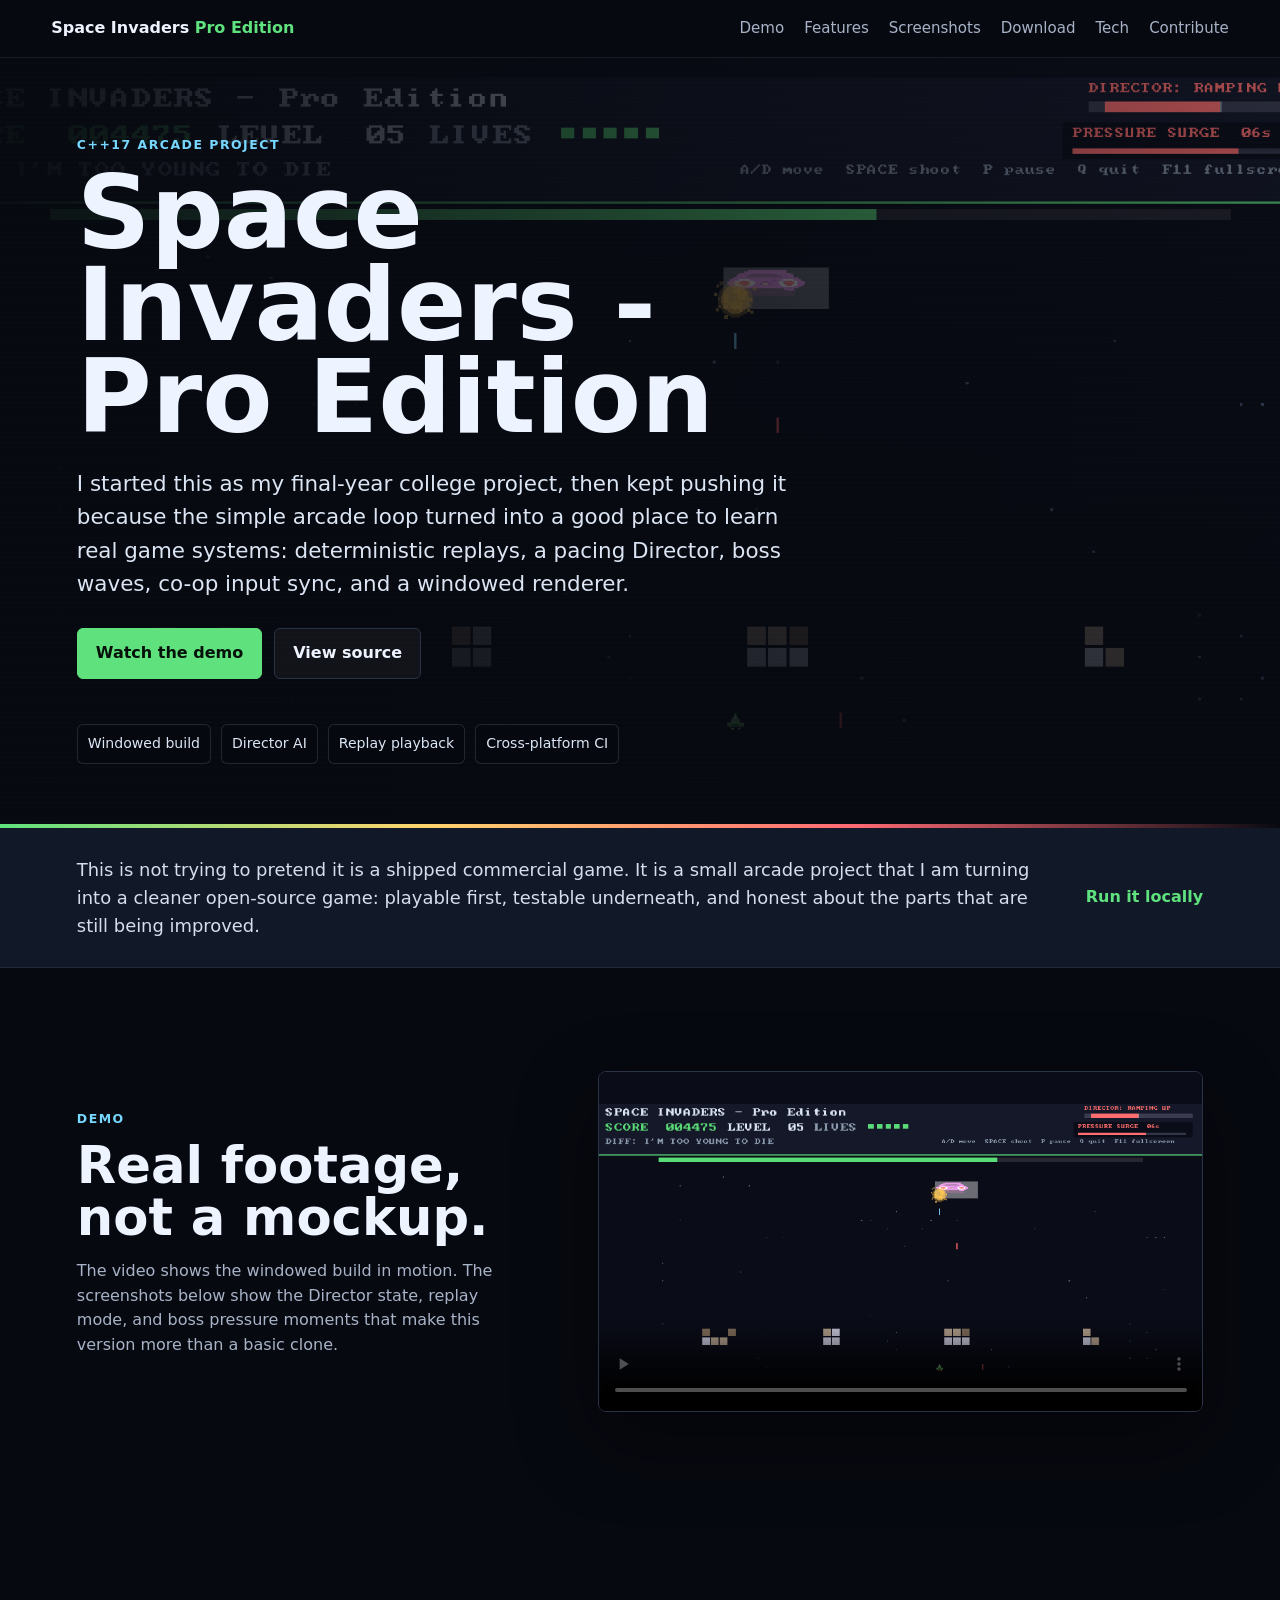
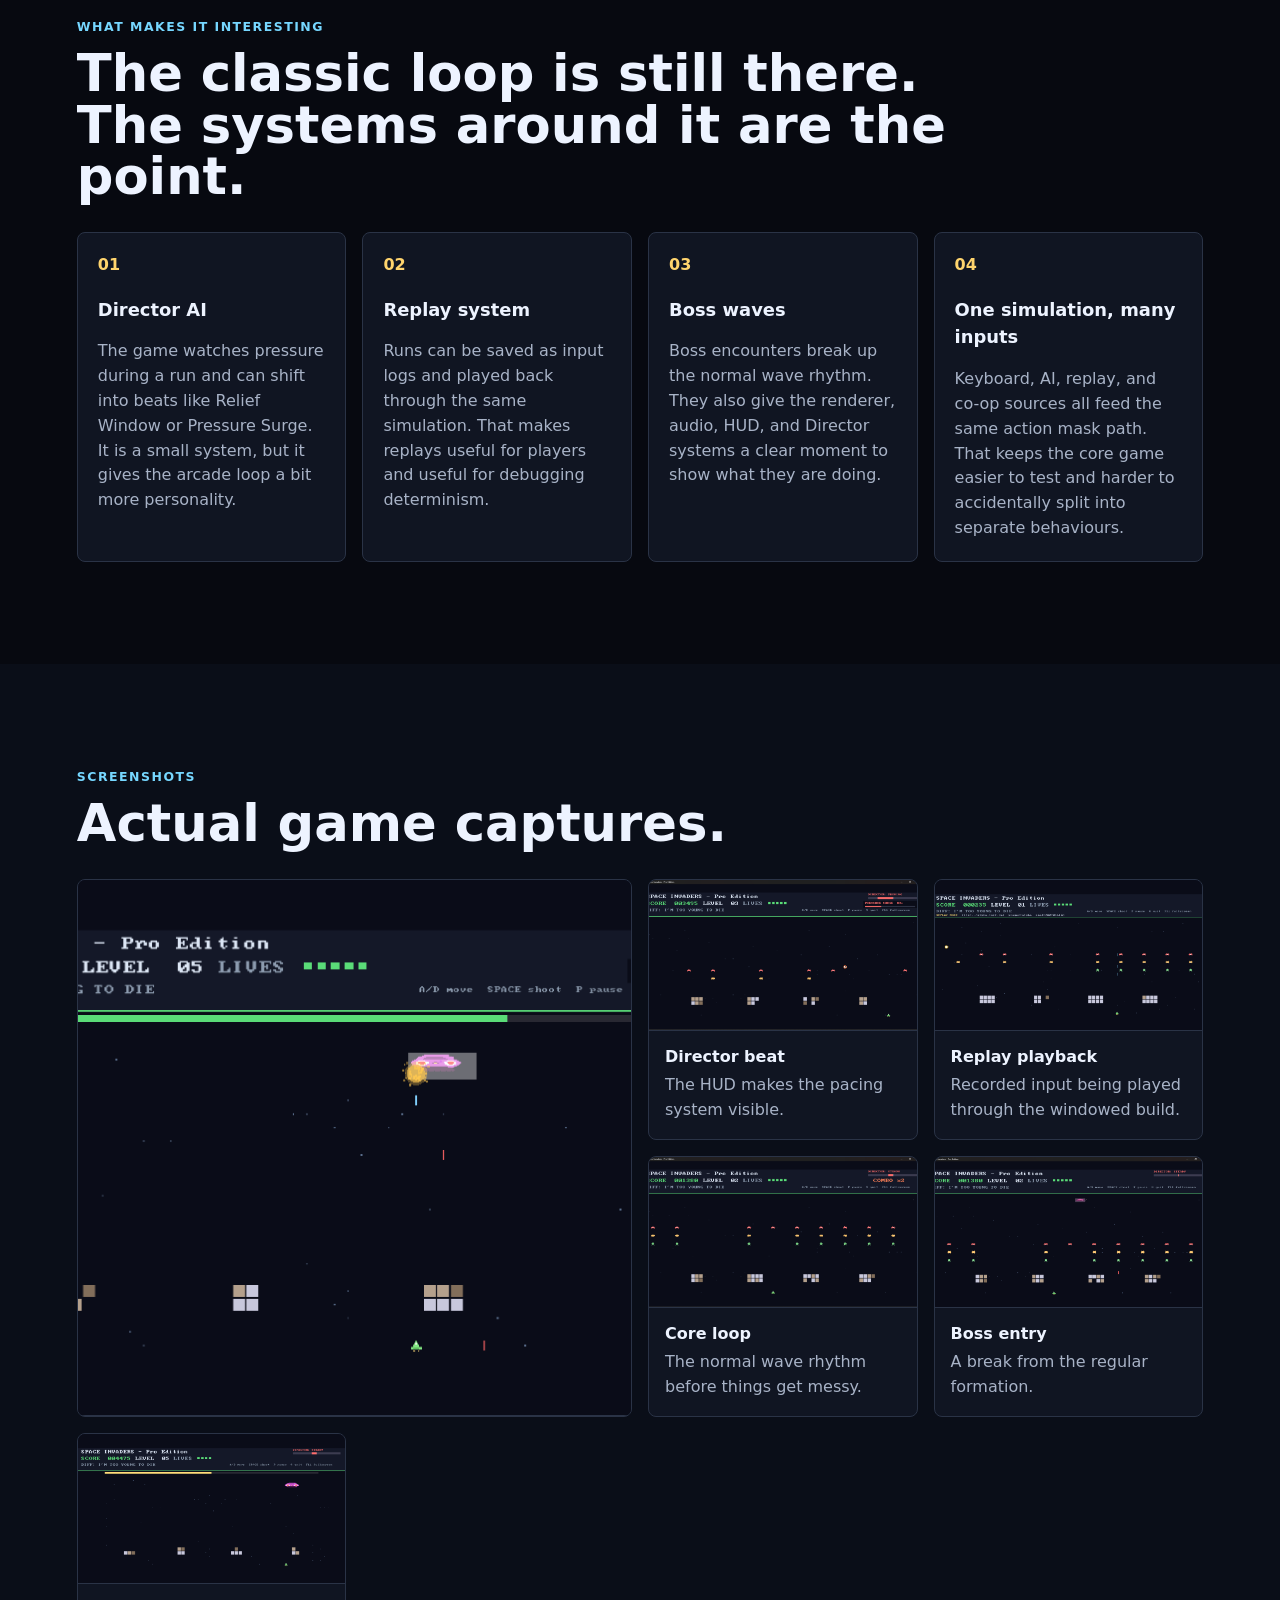
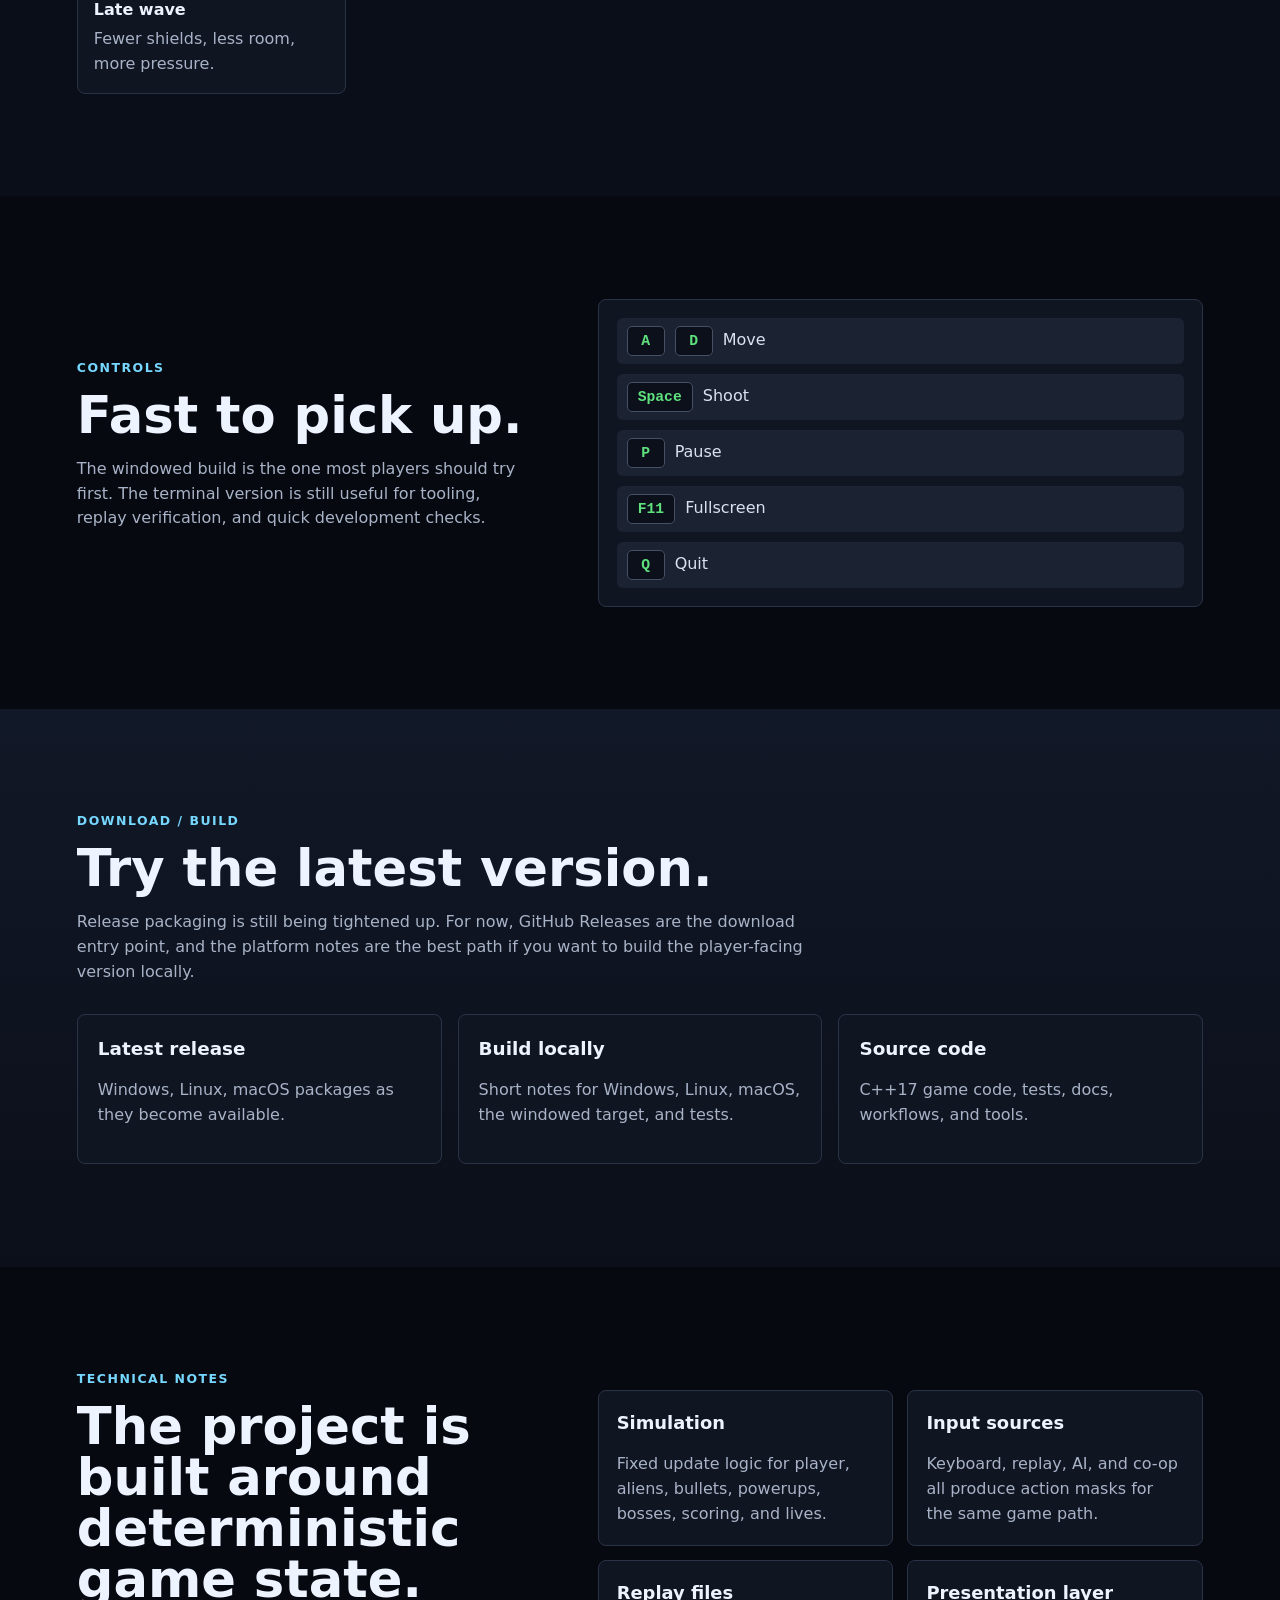
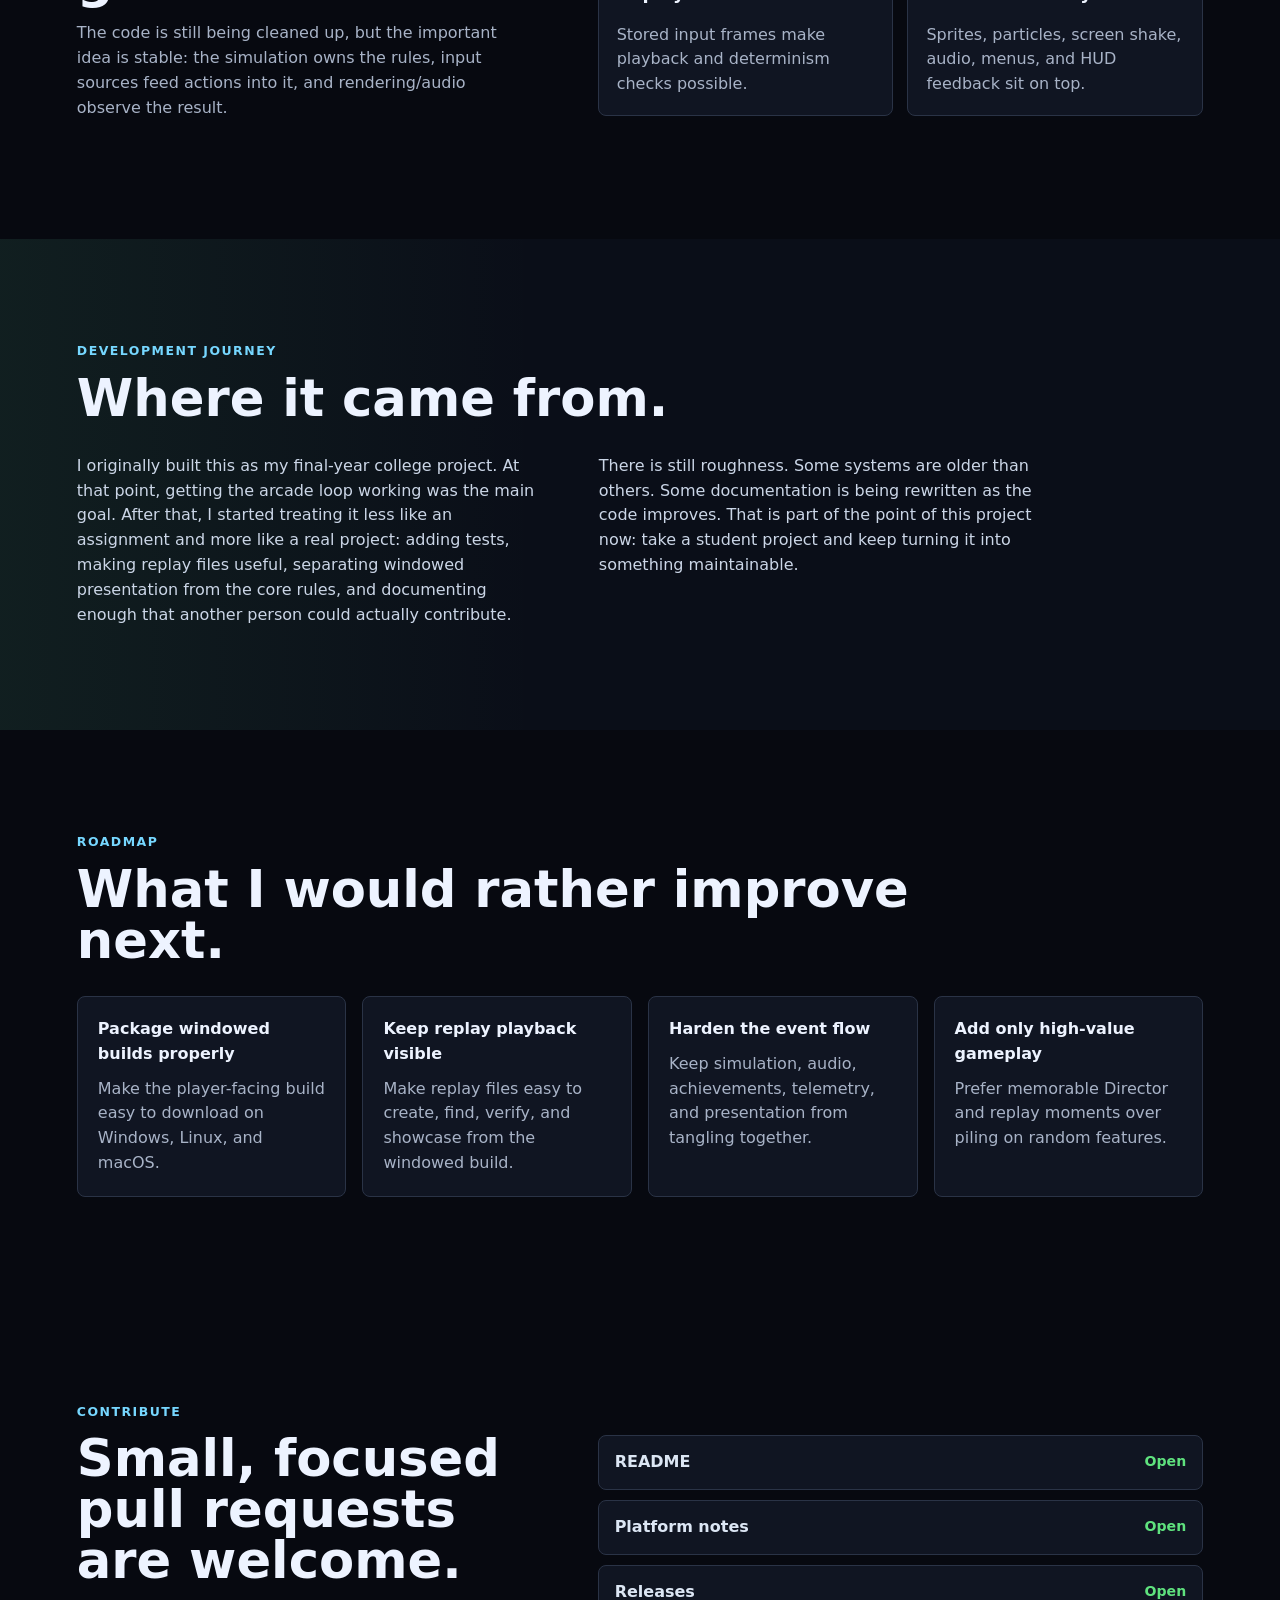
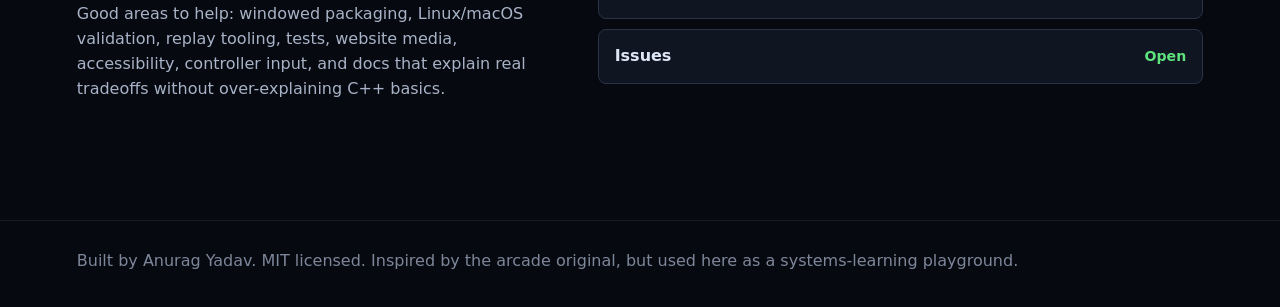
==== commit d62ff970: "feat: move player-facing tools into the windowed build and clean project structure" ====
--- a/website/index.html
+++ b/website/index.html
@@ -3,7 +3,7 @@
 <head>
   <meta charset="utf-8">
   <meta name="viewport" content="width=device-width, initial-scale=1">
-  <meta name="description" content="Space Invaders - Pro Edition, a C++17 arcade game with an SDL3 build, Director AI, deterministic replays, bosses, co-op, and testable systems.">
+  <meta name="description" content="Space Invaders - Pro Edition, a C++17 arcade game with a windowed build, Director AI, deterministic replays, bosses, co-op, and testable systems.">
   <title>Space Invaders - Pro Edition</title>
   <link rel="stylesheet" href="styles.css">
 </head>
@@ -24,13 +24,13 @@
     <section class="hero">
       <div class="hero-shade" aria-hidden="true"></div>
       <div class="hero-content">
-        <p class="eyebrow">C++17 / SDL3 arcade project</p>
+        <p class="eyebrow">C++17 arcade project</p>
         <h1>Space Invaders - Pro Edition</h1>
         <p class="lead">
-          A playable C++17 arcade game with an SDL3 build, deterministic
-          replays, Director AI, boss waves, LAN co-op tooling, tests, CI, and
-          release packaging. It started as my final-year project and grew into
-          a systems-focused game I kept improving.
+          I started this as my final-year college project, then kept pushing it
+          because the simple arcade loop turned into a good place to learn real
+          game systems: deterministic replays, a pacing Director, boss waves,
+          co-op input sync, and a windowed renderer.
         </p>
         <div class="hero-actions">
           <a class="button primary" href="#watch">Watch the demo</a>
@@ -38,7 +38,7 @@
         </div>
       </div>
       <div class="hero-status" aria-label="Project highlights">
-        <span>SDL3 build</span>
+        <span>Windowed build</span>
         <span>Director AI</span>
         <span>Replay playback</span>
         <span>Cross-platform CI</span>
@@ -47,9 +47,10 @@
 
     <section class="intro-band">
       <p>
-        The SDL3 build is the main version to try. The terminal build stays
-        useful for replay verification, tooling, and quick development checks.
-        Underneath both is the same deterministic game simulation.
+        This is not trying to pretend it is a shipped commercial game. It is a
+        small arcade project that I am turning into a cleaner open-source game:
+        playable first, testable underneath, and honest about the parts that
+        are still being improved.
       </p>
       <a href="#download">Run it locally</a>
     </section>
@@ -57,11 +58,11 @@
     <section class="section media-section" id="watch">
       <div class="section-copy">
         <p class="eyebrow">Demo</p>
-        <h2>Watch the SDL3 build in motion.</h2>
-        <p>
-          The demo shows the player-facing build: normal waves, boss pressure,
-          HUD feedback, and the pacing systems that sit around the classic
-          arcade loop.
+        <h2>Real footage, not a mockup.</h2>
+        <p>
+          The video shows the windowed build in motion. The screenshots below show
+          the Director state, replay mode, and boss pressure moments that make
+          this version more than a basic clone.
         </p>
       </div>
       <div class="video-frame">
@@ -120,11 +121,11 @@
     <section class="section screenshots" id="screenshots">
       <div class="section-heading">
         <p class="eyebrow">Screenshots</p>
-        <h2>Actual SDL3 captures.</h2>
+        <h2>Actual game captures.</h2>
       </div>
       <div class="screenshot-grid">
         <figure class="featured-shot">
-          <img src="assets/screenshots/boss-fight.png" alt="SDL3 boss fight with Director ramping up and a pressure surge active.">
+          <img src="assets/screenshots/boss-fight.png" alt="Boss fight with Director ramping up and a pressure surge active.">
           <figcaption>
             <strong>Boss pressure</strong>
             Director ramping up during a boss wave.
@@ -141,7 +142,7 @@
           <img src="assets/screenshots/replay-mode.png" alt="Replay playback mode showing replay metadata in the HUD.">
           <figcaption>
             <strong>Replay playback</strong>
-            Recorded input being played through the SDL3 build.
+            Recorded input being played through the windowed build.
           </figcaption>
         </figure>
         <figure>
@@ -173,7 +174,7 @@
         <p class="eyebrow">Controls</p>
         <h2>Fast to pick up.</h2>
         <p>
-          The SDL3 build is the one most players should try first. The terminal
+          The windowed build is the one most players should try first. The terminal
           version is still useful for tooling, replay verification, and quick
           development checks.
         </p>
@@ -192,19 +193,19 @@
         <p class="eyebrow">Download / build</p>
         <h2>Try the latest version.</h2>
         <p>
-          GitHub Releases are the download entry point. Use the SDL3 build
-          guide if you want the windowed version locally, or grab the packaged
-          terminal builds for quick testing and replay tools.
+          Release packaging is still being tightened up. For now, GitHub
+          Releases are the download entry point, and the platform notes are
+          the best path if you want to build the player-facing version locally.
         </p>
       </div>
       <div class="download-grid">
         <a href="https://github.com/anuragya1/Space-Invaders/releases/latest">
           <span>Latest release</span>
-          Packaged terminal builds for Windows, Linux, and macOS.
+          Windows, Linux, macOS packages as they become available.
         </a>
-        <a href="https://github.com/anuragya1/Space-Invaders/blob/main/docs/SDL3_BUILD.md">
-          <span>Build SDL3 locally</span>
-          Notes for the windowed build and SDL3 dependency setup.
+        <a href="https://github.com/anuragya1/Space-Invaders/blob/main/docs/PLATFORMS.md">
+          <span>Build locally</span>
+          Short notes for Windows, Linux, macOS, the windowed target, and tests.
         </a>
         <a href="https://github.com/anuragya1/Space-Invaders">
           <span>Source code</span>
@@ -218,9 +219,9 @@
         <p class="eyebrow">Technical notes</p>
         <h2>The project is built around deterministic game state.</h2>
         <p>
-          The simulation owns the rules, input sources feed actions into it,
-          and rendering/audio observe the result. That structure keeps replays,
-          AI, co-op, and tests tied to the same behaviour.
+          The code is still being cleaned up, but the important idea is stable:
+          the simulation owns the rules, input sources feed actions into it,
+          and rendering/audio observe the result.
         </p>
       </div>
       <div class="tech-stack">
@@ -237,7 +238,7 @@
           <p>Stored input frames make playback and determinism checks possible.</p>
         </article>
         <article>
-          <h3>SDL3 presentation</h3>
+          <h3>Presentation layer</h3>
           <p>Sprites, particles, screen shake, audio, menus, and HUD feedback sit on top.</p>
         </article>
       </div>
@@ -251,9 +252,17 @@
       <div class="journey-text">
         <p>
           I originally built this as my final-year college project. At that
-          point, the goal was to get the arcade loop working. I kept going
-          because the project became a good way to learn game architecture,
-          deterministic testing, replay files, releases, and maintainability.
+          point, getting the arcade loop working was the main goal. After that,
+          I started treating it less like an assignment and more like a real
+          project: adding tests, making replay files useful, separating windowed
+          presentation from the core rules, and documenting enough that another
+          person could actually contribute.
+        </p>
+        <p>
+          There is still roughness. Some systems are older than others. Some
+          documentation is being rewritten as the code improves. That is part of
+          the point of this project now: take a student project and keep turning
+          it into something maintainable.
         </p>
       </div>
     </section>
@@ -265,12 +274,12 @@
       </div>
       <ol>
         <li>
-          <strong>Package SDL3 builds properly</strong>
+          <strong>Package windowed builds properly</strong>
           <span>Make the player-facing build easy to download on Windows, Linux, and macOS.</span>
         </li>
         <li>
           <strong>Keep replay playback visible</strong>
-          <span>Make replay files easy to create, find, verify, and showcase from SDL3.</span>
+          <span>Make replay files easy to create, find, verify, and showcase from the windowed build.</span>
         </li>
         <li>
           <strong>Harden the event flow</strong>
@@ -288,22 +297,22 @@
         <p class="eyebrow">Contribute</p>
         <h2>Small, focused pull requests are welcome.</h2>
         <p>
-          Good areas to help: SDL3 packaging, Linux/macOS validation, replay
+          Good areas to help: windowed packaging, Linux/macOS validation, replay
           tooling, tests, website media, accessibility, controller input, and
           docs that explain real tradeoffs without over-explaining C++ basics.
         </p>
       </div>
       <div class="link-panel">
-        <a href="https://github.com/anuragya1/Space-Invaders/blob/main/CONTRIBUTING.md">Contributor guide</a>
-        <a href="https://github.com/anuragya1/Space-Invaders/blob/main/ROADMAP.md">Roadmap</a>
-        <a href="https://github.com/anuragya1/Space-Invaders/blob/main/CHANGELOG.md">Changelog</a>
+        <a href="https://github.com/anuragya1/Space-Invaders/blob/main/README.md">README</a>
+        <a href="https://github.com/anuragya1/Space-Invaders/blob/main/docs/PLATFORMS.md">Platform notes</a>
+        <a href="https://github.com/anuragya1/Space-Invaders/releases">Releases</a>
         <a href="https://github.com/anuragya1/Space-Invaders/issues">Issues</a>
       </div>
     </section>
   </main>
 
   <footer class="site-footer">
-    <p>Built by Anurag Yadav. MIT licensed. Inspired by the arcade original and expanded as a C++ systems-focused game project.</p>
+    <p>Built by Anurag Yadav. MIT licensed. Inspired by the arcade original, but used here as a systems-learning playground.</p>
   </footer>
 </body>
 </html>
--- a/website/styles.css
+++ b/website/styles.css
@@ -42,13 +42,6 @@
   color: inherit;
 }
 
-a:focus-visible,
-button:focus-visible,
-video:focus-visible {
-  outline: 3px solid rgba(118, 215, 255, 0.9);
-  outline-offset: 4px;
-}
-
 .site-header {
   position: fixed;
   inset: 0 0 auto;
@@ -64,7 +57,6 @@
 }
 
 .brand {
-  min-width: 0;
   color: var(--text);
   font-weight: 800;
   text-decoration: none;
@@ -78,8 +70,6 @@
 nav {
   display: flex;
   align-items: center;
-  justify-content: flex-end;
-  flex-wrap: wrap;
   gap: clamp(10px, 2vw, 20px);
   color: var(--muted);
   font-size: 0.94rem;
@@ -292,7 +282,6 @@
   width: 100%;
   aspect-ratio: 16 / 9;
   object-fit: cover;
-  background: var(--ink);
 }
 
 .feature-list {
@@ -354,7 +343,6 @@
   width: 100%;
   aspect-ratio: 16 / 9;
   object-fit: cover;
-  background: var(--ink);
   border-bottom: 1px solid var(--line);
 }
 
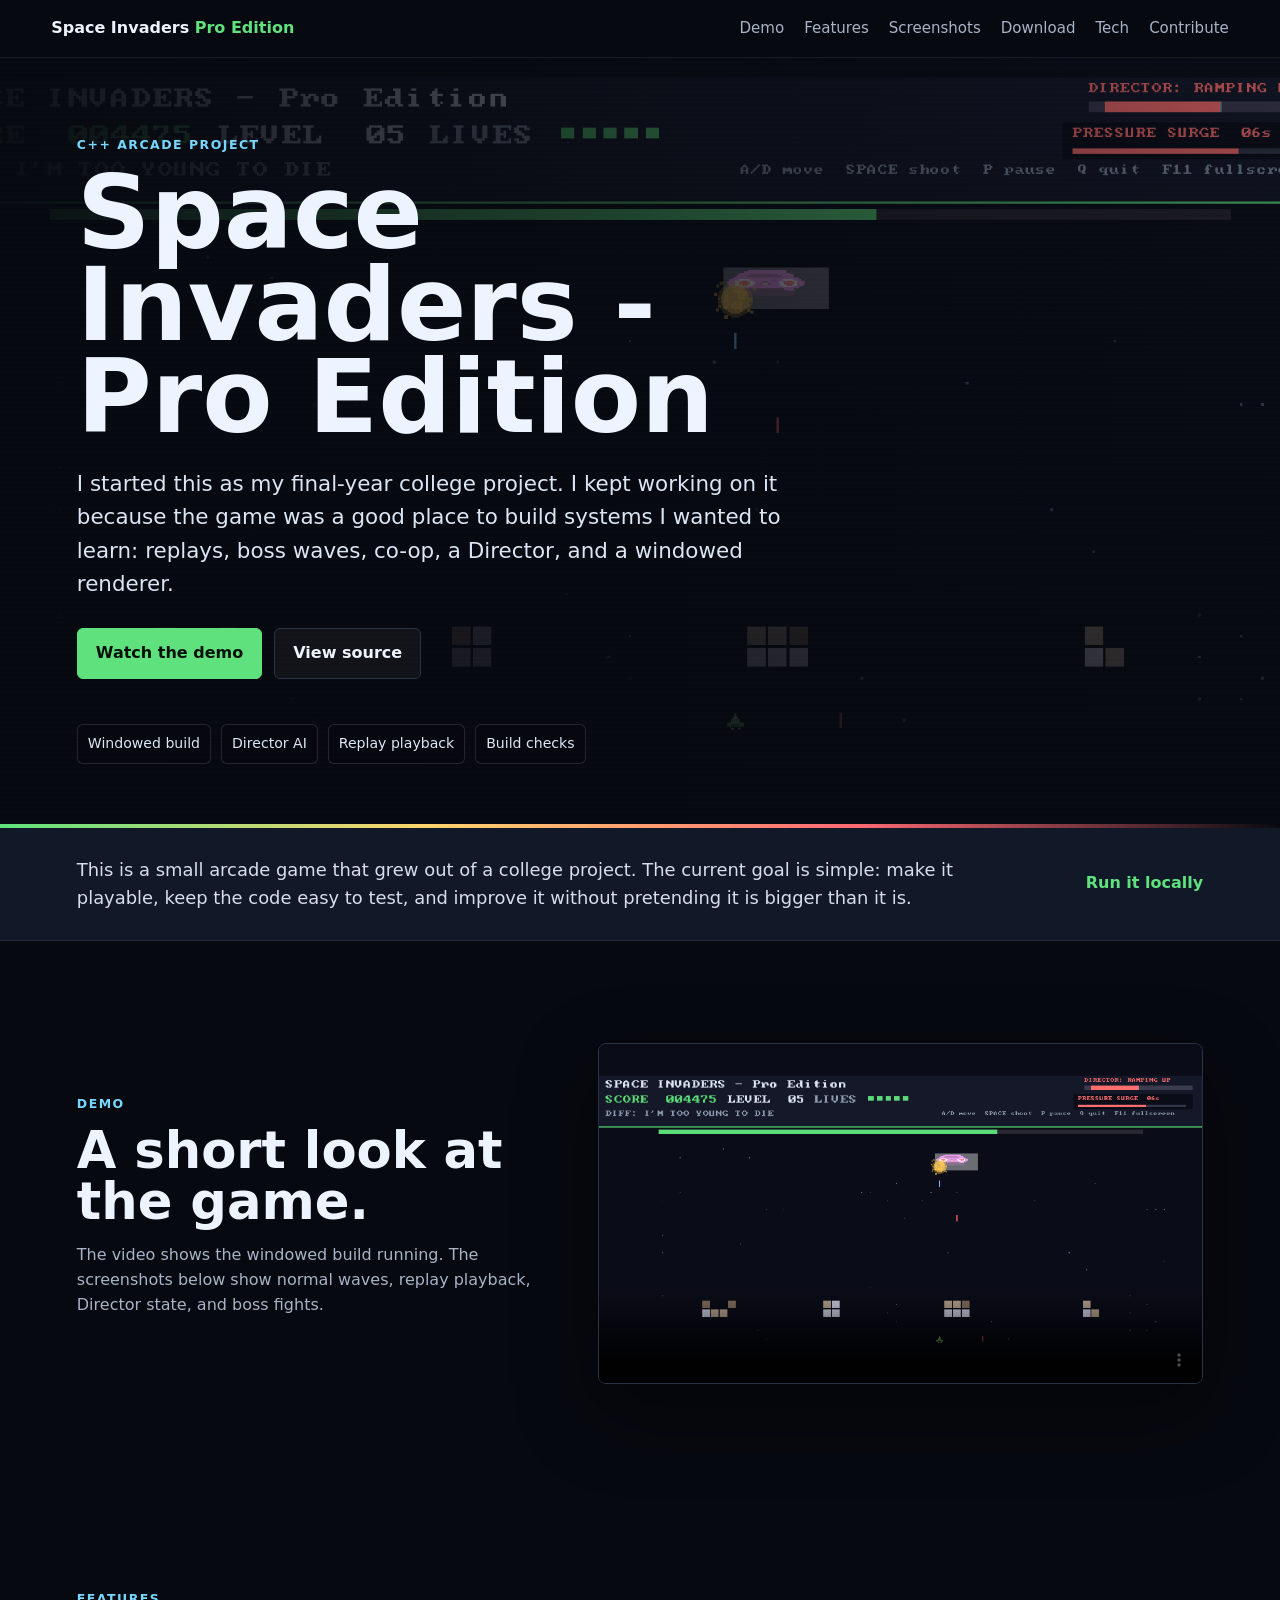
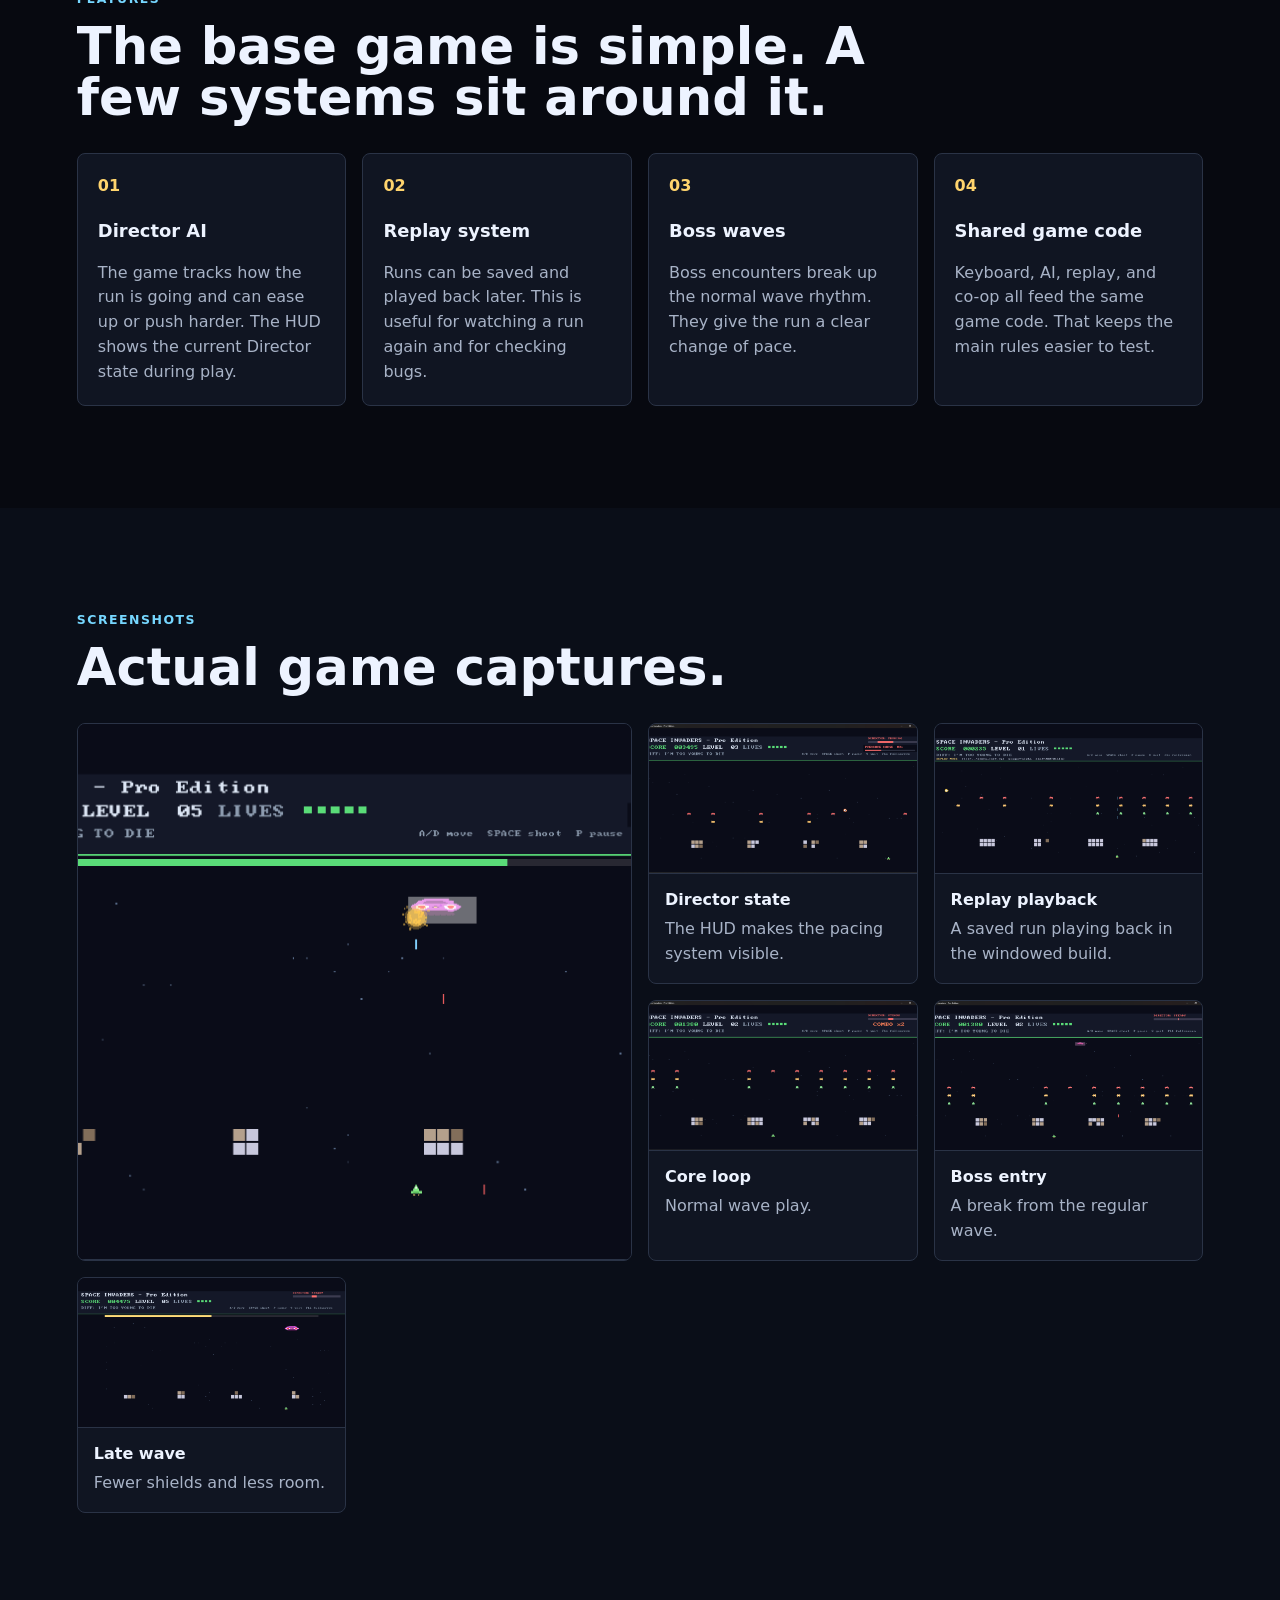
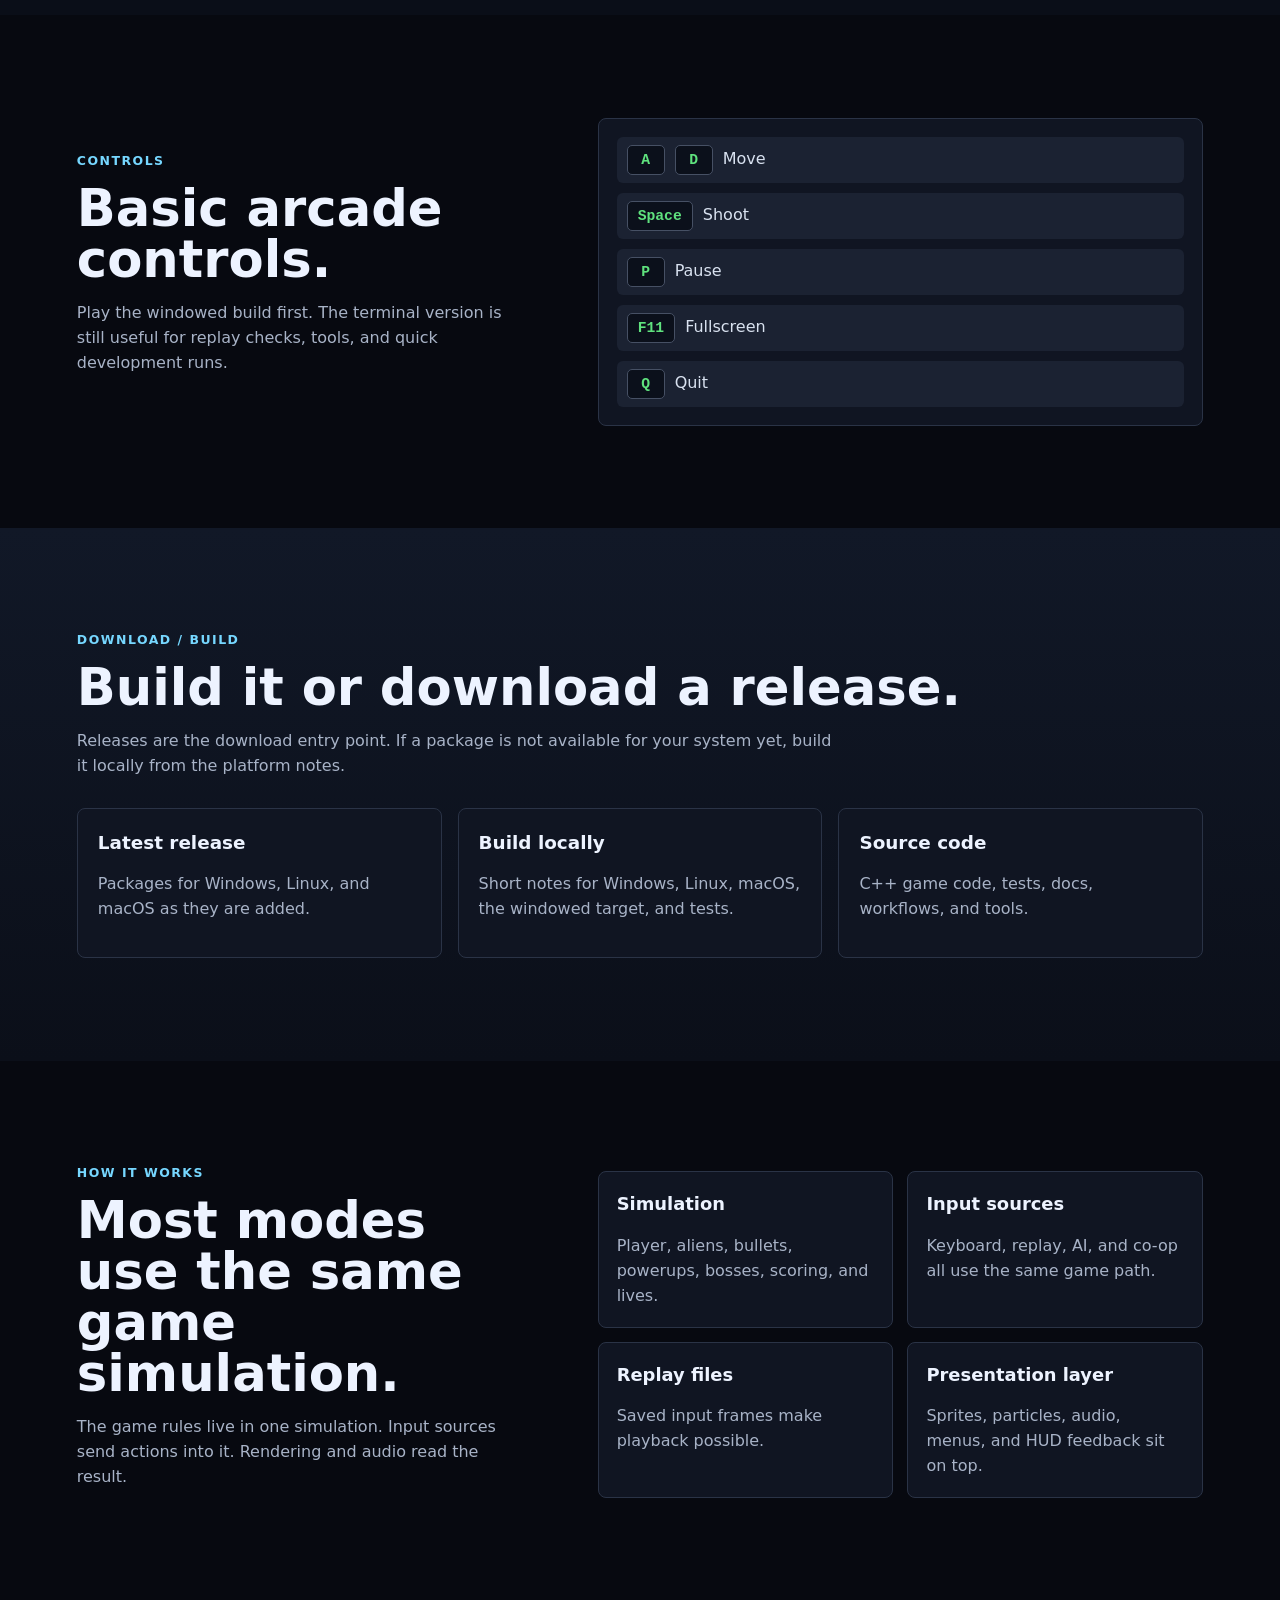
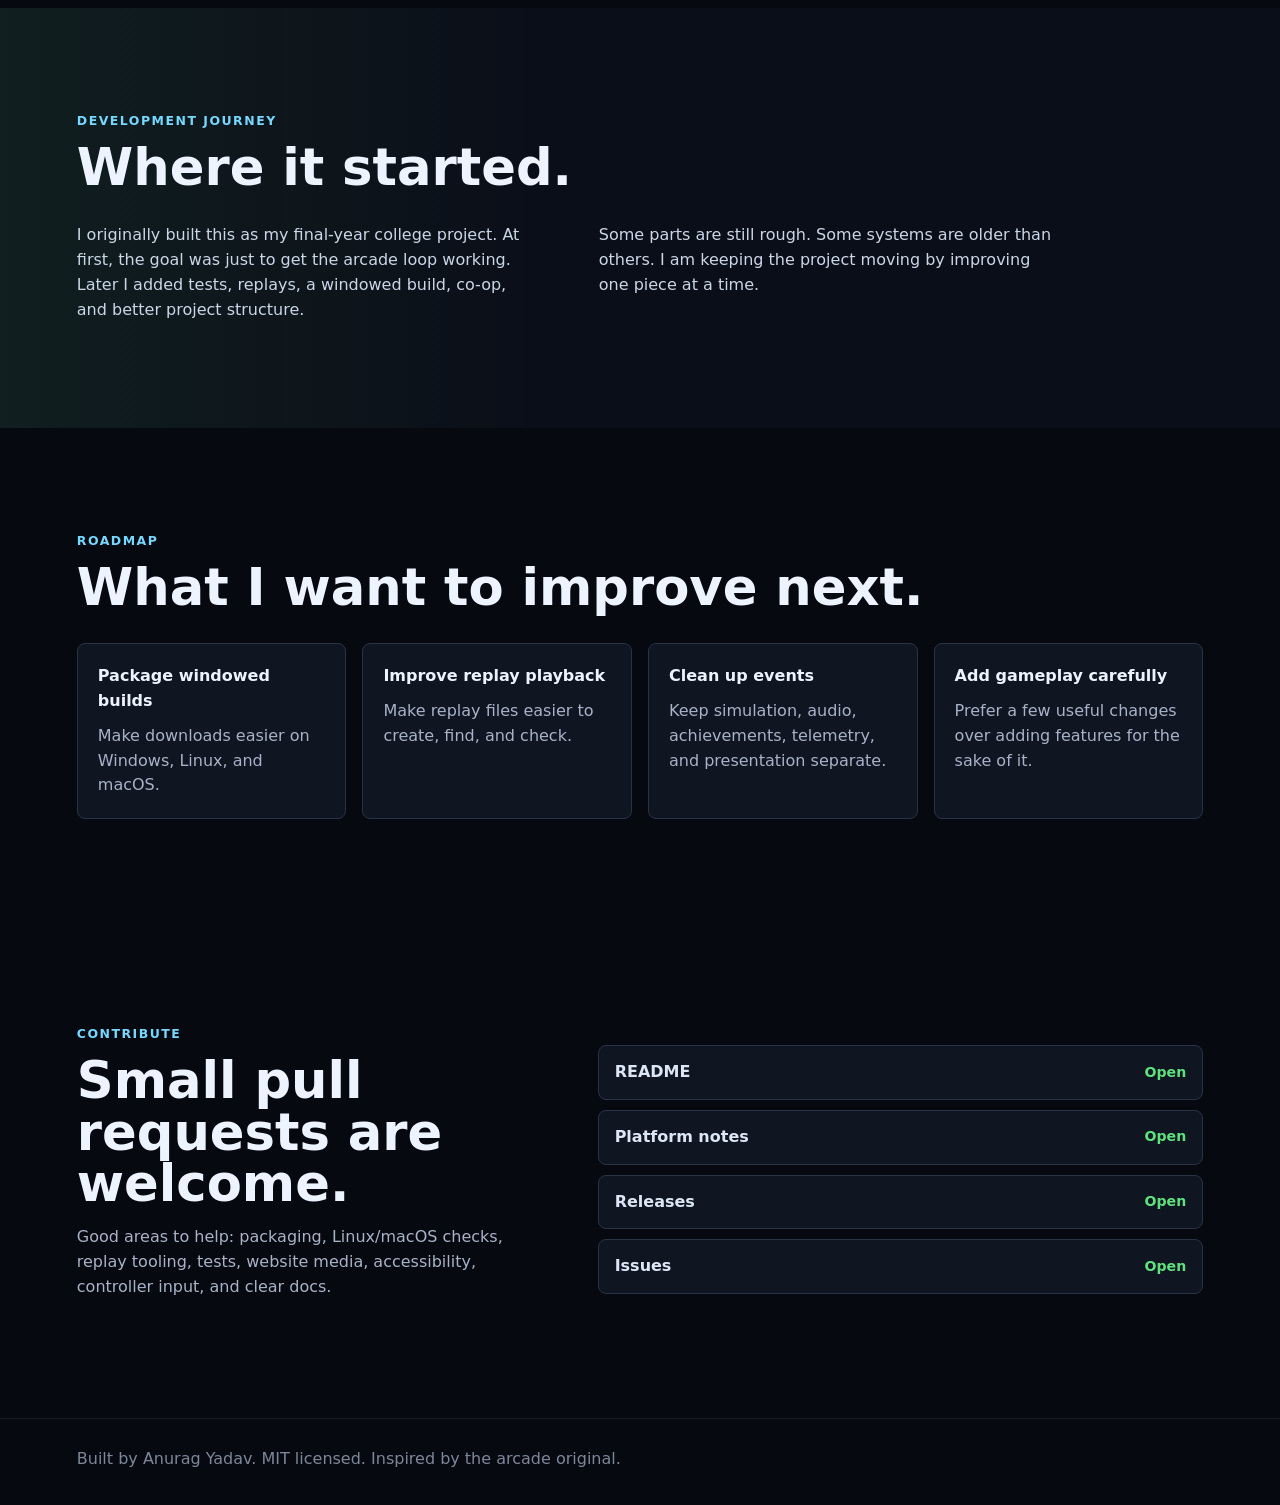
==== commit 51475b71: "refactor: improve contentand correct source link" ====
--- a/website/index.html
+++ b/website/index.html
@@ -3,7 +3,7 @@
 <head>
   <meta charset="utf-8">
   <meta name="viewport" content="width=device-width, initial-scale=1">
-  <meta name="description" content="Space Invaders - Pro Edition, a C++17 arcade game with a windowed build, Director AI, deterministic replays, bosses, co-op, and testable systems.">
+  <meta name="description" content="Space Invaders - Pro Edition, a C++ arcade game with a windowed build, replay system, bosses, co-op, and tests.">
   <title>Space Invaders - Pro Edition</title>
   <link rel="stylesheet" href="styles.css">
 </head>
@@ -24,33 +24,31 @@
     <section class="hero">
       <div class="hero-shade" aria-hidden="true"></div>
       <div class="hero-content">
-        <p class="eyebrow">C++17 arcade project</p>
+        <p class="eyebrow">C++ arcade project</p>
         <h1>Space Invaders - Pro Edition</h1>
         <p class="lead">
-          I started this as my final-year college project, then kept pushing it
-          because the simple arcade loop turned into a good place to learn real
-          game systems: deterministic replays, a pacing Director, boss waves,
-          co-op input sync, and a windowed renderer.
+          I started this as my final-year college project. I kept working on it
+          because the game was a good place to build systems I wanted to learn:
+          replays, boss waves, co-op, a Director, and a windowed renderer.
         </p>
         <div class="hero-actions">
           <a class="button primary" href="#watch">Watch the demo</a>
-          <a class="button secondary" href="https://github.com/anuragya1/Space-InvadersCut">View source</a>
+          <a class="button secondary" href="https://github.com/anuragya1/Space-Invaders">View source</a>
         </div>
       </div>
       <div class="hero-status" aria-label="Project highlights">
         <span>Windowed build</span>
         <span>Director AI</span>
         <span>Replay playback</span>
-        <span>Cross-platform CI</span>
+        <span>Build checks</span>
       </div>
     </section>
 
     <section class="intro-band">
       <p>
-        This is not trying to pretend it is a shipped commercial game. It is a
-        small arcade project that I am turning into a cleaner open-source game:
-        playable first, testable underneath, and honest about the parts that
-        are still being improved.
+        This is a small arcade game that grew out of a college project. The
+        current goal is simple: make it playable, keep the code easy to test,
+        and improve it without pretending it is bigger than it is.
       </p>
       <a href="#download">Run it locally</a>
     </section>
@@ -58,11 +56,10 @@
     <section class="section media-section" id="watch">
       <div class="section-copy">
         <p class="eyebrow">Demo</p>
-        <h2>Real footage, not a mockup.</h2>
-        <p>
-          The video shows the windowed build in motion. The screenshots below show
-          the Director state, replay mode, and boss pressure moments that make
-          this version more than a basic clone.
+        <h2>A short look at the game.</h2>
+        <p>
+          The video shows the windowed build running. The screenshots below
+          show normal waves, replay playback, Director state, and boss fights.
         </p>
       </div>
       <div class="video-frame">
@@ -75,44 +72,40 @@
 
     <section class="section" id="features">
       <div class="section-heading">
-        <p class="eyebrow">What makes it interesting</p>
-        <h2>The classic loop is still there. The systems around it are the point.</h2>
+        <p class="eyebrow">Features</p>
+        <h2>The base game is simple. A few systems sit around it.</h2>
       </div>
       <div class="feature-list">
         <article>
           <span>01</span>
           <h3>Director AI</h3>
           <p>
-            The game watches pressure during a run and can shift into beats
-            like Relief Window or Pressure Surge. It is a small system, but it
-            gives the arcade loop a bit more personality.
+            The game tracks how the run is going and can ease up or push harder.
+            The HUD shows the current Director state during play.
           </p>
         </article>
         <article>
           <span>02</span>
           <h3>Replay system</h3>
           <p>
-            Runs can be saved as input logs and played back through the same
-            simulation. That makes replays useful for players and useful for
-            debugging determinism.
+            Runs can be saved and played back later. This is useful for watching
+            a run again and for checking bugs.
           </p>
         </article>
         <article>
           <span>03</span>
           <h3>Boss waves</h3>
           <p>
-            Boss encounters break up the normal wave rhythm. They also give the
-            renderer, audio, HUD, and Director systems a clear moment to show
-            what they are doing.
+            Boss encounters break up the normal wave rhythm. They give the run
+            a clear change of pace.
           </p>
         </article>
         <article>
           <span>04</span>
-          <h3>One simulation, many inputs</h3>
+          <h3>Shared game code</h3>
           <p>
-            Keyboard, AI, replay, and co-op sources all feed the same action
-            mask path. That keeps the core game easier to test and harder to
-            accidentally split into separate behaviours.
+            Keyboard, AI, replay, and co-op all feed the same game code. That
+            keeps the main rules easier to test.
           </p>
         </article>
       </div>
@@ -127,14 +120,14 @@
         <figure class="featured-shot">
           <img src="assets/screenshots/boss-fight.png" alt="Boss fight with Director ramping up and a pressure surge active.">
           <figcaption>
-            <strong>Boss pressure</strong>
-            Director ramping up during a boss wave.
+            <strong>Boss fight</strong>
+            Director pressure during a boss wave.
           </figcaption>
         </figure>
         <figure>
           <img src="assets/screenshots/director-pressure.png" alt="Gameplay with Director pushing state and pressure surge timer visible.">
           <figcaption>
-            <strong>Director beat</strong>
+            <strong>Director state</strong>
             The HUD makes the pacing system visible.
           </figcaption>
         </figure>
@@ -142,28 +135,28 @@
           <img src="assets/screenshots/replay-mode.png" alt="Replay playback mode showing replay metadata in the HUD.">
           <figcaption>
             <strong>Replay playback</strong>
-            Recorded input being played through the windowed build.
+            A saved run playing back in the windowed build.
           </figcaption>
         </figure>
         <figure>
           <img src="assets/screenshots/wave-level-02.png" alt="Normal wave gameplay with score, level, lives, aliens, shields, and player ship.">
           <figcaption>
             <strong>Core loop</strong>
-            The normal wave rhythm before things get messy.
+            Normal wave play.
           </figcaption>
         </figure>
         <figure>
           <img src="assets/screenshots/boss-entry.png" alt="A boss entering at the top of the playfield.">
           <figcaption>
             <strong>Boss entry</strong>
-            A break from the regular formation.
+            A break from the regular wave.
           </figcaption>
         </figure>
         <figure>
           <img src="assets/screenshots/boss-clean.png" alt="A later boss wave with the player positioned under the boss.">
           <figcaption>
             <strong>Late wave</strong>
-            Fewer shields, less room, more pressure.
+            Fewer shields and less room.
           </figcaption>
         </figure>
       </div>
@@ -172,11 +165,10 @@
     <section class="section two-column" id="controls">
       <div class="section-copy">
         <p class="eyebrow">Controls</p>
-        <h2>Fast to pick up.</h2>
-        <p>
-          The windowed build is the one most players should try first. The terminal
-          version is still useful for tooling, replay verification, and quick
-          development checks.
+        <h2>Basic arcade controls.</h2>
+        <p>
+          Play the windowed build first. The terminal version is still useful
+          for replay checks, tools, and quick development runs.
         </p>
       </div>
       <div class="control-panel">
@@ -191,17 +183,16 @@
     <section class="section download-section" id="download">
       <div class="section-heading">
         <p class="eyebrow">Download / build</p>
-        <h2>Try the latest version.</h2>
-        <p>
-          Release packaging is still being tightened up. For now, GitHub
-          Releases are the download entry point, and the platform notes are
-          the best path if you want to build the player-facing version locally.
+        <h2>Build it or download a release.</h2>
+        <p>
+          Releases are the download entry point. If a package is not available
+          for your system yet, build it locally from the platform notes.
         </p>
       </div>
       <div class="download-grid">
         <a href="https://github.com/anuragya1/Space-Invaders/releases/latest">
           <span>Latest release</span>
-          Windows, Linux, macOS packages as they become available.
+          Packages for Windows, Linux, and macOS as they are added.
         </a>
         <a href="https://github.com/anuragya1/Space-Invaders/blob/main/docs/PLATFORMS.md">
           <span>Build locally</span>
@@ -209,37 +200,36 @@
         </a>
         <a href="https://github.com/anuragya1/Space-Invaders">
           <span>Source code</span>
-          C++17 game code, tests, docs, workflows, and tools.
+          C++ game code, tests, docs, workflows, and tools.
         </a>
       </div>
     </section>
 
     <section class="section two-column" id="architecture">
       <div class="section-copy">
-        <p class="eyebrow">Technical notes</p>
-        <h2>The project is built around deterministic game state.</h2>
-        <p>
-          The code is still being cleaned up, but the important idea is stable:
-          the simulation owns the rules, input sources feed actions into it,
-          and rendering/audio observe the result.
+        <p class="eyebrow">How it works</p>
+        <h2>Most modes use the same game simulation.</h2>
+        <p>
+          The game rules live in one simulation. Input sources send actions into
+          it. Rendering and audio read the result.
         </p>
       </div>
       <div class="tech-stack">
         <article>
           <h3>Simulation</h3>
-          <p>Fixed update logic for player, aliens, bullets, powerups, bosses, scoring, and lives.</p>
+          <p>Player, aliens, bullets, powerups, bosses, scoring, and lives.</p>
         </article>
         <article>
           <h3>Input sources</h3>
-          <p>Keyboard, replay, AI, and co-op all produce action masks for the same game path.</p>
+          <p>Keyboard, replay, AI, and co-op all use the same game path.</p>
         </article>
         <article>
           <h3>Replay files</h3>
-          <p>Stored input frames make playback and determinism checks possible.</p>
+          <p>Saved input frames make playback possible.</p>
         </article>
         <article>
           <h3>Presentation layer</h3>
-          <p>Sprites, particles, screen shake, audio, menus, and HUD feedback sit on top.</p>
+          <p>Sprites, particles, audio, menus, and HUD feedback sit on top.</p>
         </article>
       </div>
     </section>
@@ -247,22 +237,17 @@
     <section class="section journey">
       <div class="section-heading">
         <p class="eyebrow">Development journey</p>
-        <h2>Where it came from.</h2>
+        <h2>Where it started.</h2>
       </div>
       <div class="journey-text">
         <p>
-          I originally built this as my final-year college project. At that
-          point, getting the arcade loop working was the main goal. After that,
-          I started treating it less like an assignment and more like a real
-          project: adding tests, making replay files useful, separating windowed
-          presentation from the core rules, and documenting enough that another
-          person could actually contribute.
-        </p>
-        <p>
-          There is still roughness. Some systems are older than others. Some
-          documentation is being rewritten as the code improves. That is part of
-          the point of this project now: take a student project and keep turning
-          it into something maintainable.
+          I originally built this as my final-year college project. At first,
+          the goal was just to get the arcade loop working. Later I added tests,
+          replays, a windowed build, co-op, and better project structure.
+        </p>
+        <p>
+          Some parts are still rough. Some systems are older than others. I am
+          keeping the project moving by improving one piece at a time.
         </p>
       </div>
     </section>
@@ -270,24 +255,24 @@
     <section class="section roadmap">
       <div class="section-heading">
         <p class="eyebrow">Roadmap</p>
-        <h2>What I would rather improve next.</h2>
+        <h2>What I want to improve next.</h2>
       </div>
       <ol>
         <li>
-          <strong>Package windowed builds properly</strong>
-          <span>Make the player-facing build easy to download on Windows, Linux, and macOS.</span>
+          <strong>Package windowed builds</strong>
+          <span>Make downloads easier on Windows, Linux, and macOS.</span>
         </li>
         <li>
-          <strong>Keep replay playback visible</strong>
-          <span>Make replay files easy to create, find, verify, and showcase from the windowed build.</span>
+          <strong>Improve replay playback</strong>
+          <span>Make replay files easier to create, find, and check.</span>
         </li>
         <li>
-          <strong>Harden the event flow</strong>
-          <span>Keep simulation, audio, achievements, telemetry, and presentation from tangling together.</span>
+          <strong>Clean up events</strong>
+          <span>Keep simulation, audio, achievements, telemetry, and presentation separate.</span>
         </li>
         <li>
-          <strong>Add only high-value gameplay</strong>
-          <span>Prefer memorable Director and replay moments over piling on random features.</span>
+          <strong>Add gameplay carefully</strong>
+          <span>Prefer a few useful changes over adding features for the sake of it.</span>
         </li>
       </ol>
     </section>
@@ -295,11 +280,10 @@
     <section class="section two-column" id="contribute">
       <div class="section-copy">
         <p class="eyebrow">Contribute</p>
-        <h2>Small, focused pull requests are welcome.</h2>
-        <p>
-          Good areas to help: windowed packaging, Linux/macOS validation, replay
-          tooling, tests, website media, accessibility, controller input, and
-          docs that explain real tradeoffs without over-explaining C++ basics.
+        <h2>Small pull requests are welcome.</h2>
+        <p>
+          Good areas to help: packaging, Linux/macOS checks, replay tooling,
+          tests, website media, accessibility, controller input, and clear docs.
         </p>
       </div>
       <div class="link-panel">
@@ -312,7 +296,7 @@
   </main>
 
   <footer class="site-footer">
-    <p>Built by Anurag Yadav. MIT licensed. Inspired by the arcade original, but used here as a systems-learning playground.</p>
+    <p>Built by Anurag Yadav. MIT licensed. Inspired by the arcade original.</p>
   </footer>
 </body>
 </html>
